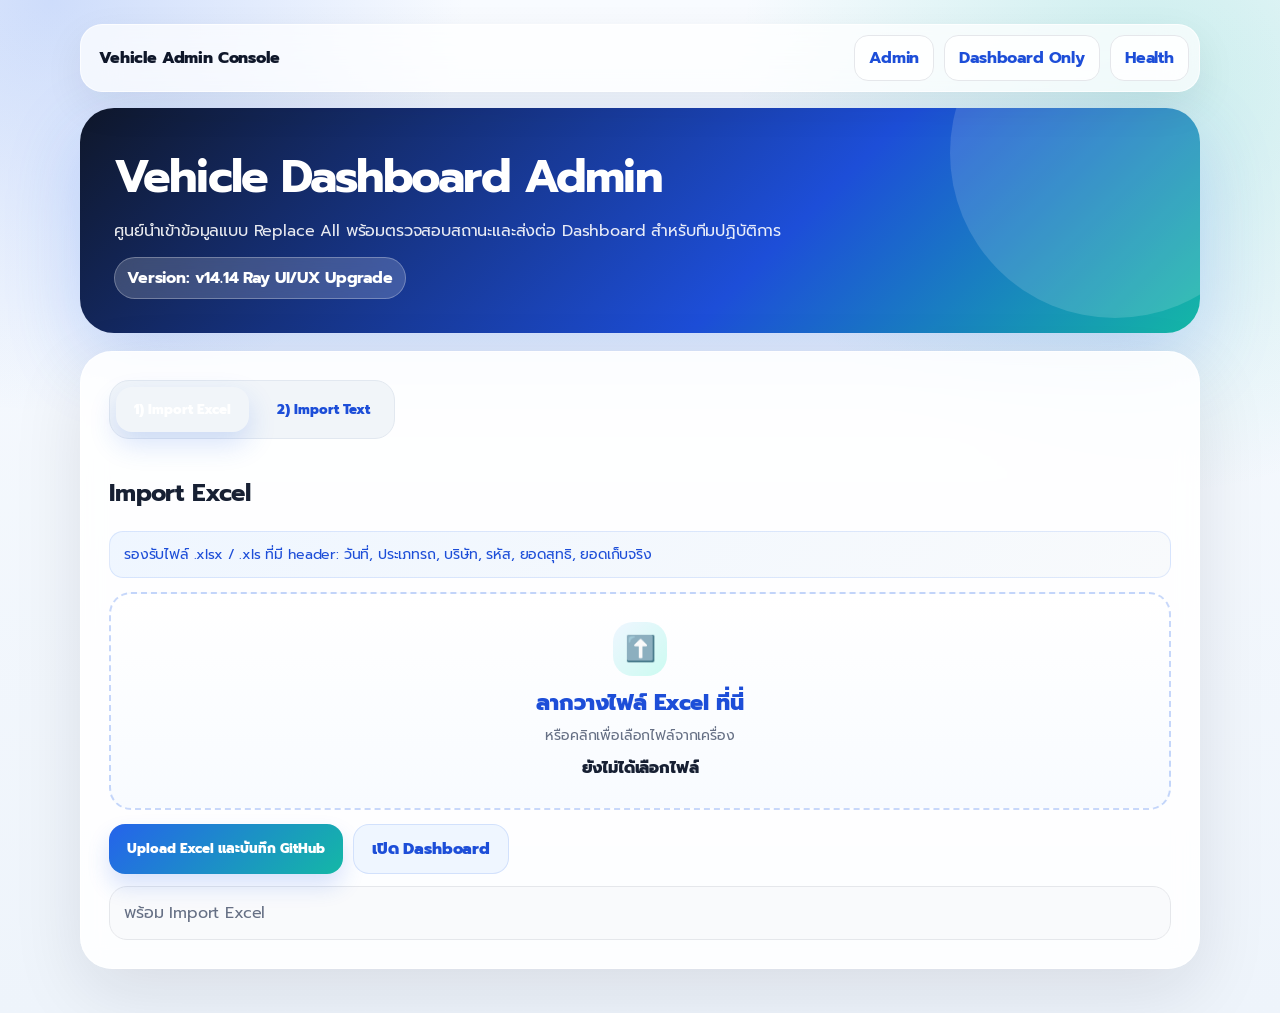
==== admin.html @ 70057c76 "vehicle-dashboard-v14-14-ray-uiux-upgrade-ready" ====
<!DOCTYPE html><html lang="th"><head><meta charset="UTF-8"><meta name="viewport" content="width=device-width, initial-scale=1.0"><title>Vehicle Dashboard Admin</title><link href="https://fonts.googleapis.com/css2?family=Prompt:wght@300;400;500;600;700;800&display=swap" rel="stylesheet"><style>:root{--bg:#f5f7fb;--card:#fff;--text:#172033;--muted:#667085;--blue:#2563eb;--cyan:#14b8a6;--line:#e5e7eb;--shadow:0 16px 40px rgba(15,23,42,.08)}*{box-sizing:border-box}body{margin:0;font-family:Prompt,sans-serif;background:radial-gradient(circle at top left,#dbeafe 0,transparent 28%),var(--bg);color:var(--text)}.wrap{width:min(980px,94vw);margin:auto;padding:32px 0}.hero{background:linear-gradient(135deg,#0f172a,#1d4ed8 62%,#14b8a6);color:#fff;border-radius:28px;padding:28px;margin-bottom:18px;box-shadow:var(--shadow)}.hero h1{margin:0 0 8px;font-size:34px}.hero p{margin:0;opacity:.9}.version{display:inline-flex;margin-top:14px;padding:8px 12px;border-radius:999px;background:rgba(255,255,255,.16);font-weight:700}.nav{display:flex;gap:10px;margin-bottom:16px}.nav a{padding:10px 14px;border-radius:14px;background:#fff;color:#1d4ed8;text-decoration:none;font-weight:700;border:1px solid var(--line)}.card{background:rgba(255,255,255,.94);backdrop-filter:blur(12px);border-radius:28px;padding:26px;box-shadow:var(--shadow);border:1px solid rgba(229,231,235,.9)}.tabs{display:flex;gap:10px;margin:0 0 16px}.tab-btn{border:1px solid var(--line);background:#fff;color:#1d4ed8;border-radius:16px;padding:12px 18px;font-family:Prompt,sans-serif;font-weight:800;cursor:pointer}.tab-btn.active{background:linear-gradient(135deg,var(--blue),var(--cyan));color:#fff;border-color:transparent;box-shadow:0 12px 22px rgba(37,99,235,.18)}.tab-panel{display:none}.tab-panel.active{display:block}.hint{padding:12px 14px;background:#eff6ff;color:#1d4ed8;border-radius:14px;margin:12px 0;font-size:14px}.danger{background:#fff7ed;color:#9a3412}.dropzone{border:2px dashed #bfdbfe;background:#f8fbff;border-radius:22px;padding:28px;text-align:center;transition:.18s;cursor:pointer;margin:14px 0}.dropzone:hover,.dropzone.dragover{border-color:#2563eb;background:#eff6ff;transform:translateY(-1px)}.drop-title{font-size:20px;font-weight:800;color:#1d4ed8}.drop-sub{color:#667085;margin-top:6px;font-size:14px}.file-name{margin-top:10px;color:#172033;font-weight:800}input[type=file]{display:none}textarea{width:100%;height:360px;border:1px solid var(--line);border-radius:18px;padding:14px;font-family:Prompt,sans-serif;font-size:14px;line-height:1.65;box-shadow:inset 0 1px 2px rgba(15,23,42,.04)}.row{display:flex;flex-wrap:wrap;gap:10px;margin-top:14px}.btn{border:0;border-radius:14px;padding:12px 18px;font-family:Prompt,sans-serif;font-weight:800;cursor:pointer;color:#fff;background:linear-gradient(135deg,var(--blue),var(--cyan));box-shadow:0 12px 22px rgba(37,99,235,.18);transition:.2s}.btn:hover{transform:translateY(-1px)}.btn:disabled{opacity:.65;cursor:not-allowed;transform:none}.btn2{background:#eff6ff;color:#1d4ed8;box-shadow:none;text-decoration:none}.status{margin-top:12px;color:var(--muted);white-space:pre-wrap;background:#f8fafc;border:1px solid var(--line);padding:14px;border-radius:14px}.status.loading{color:#1d4ed8;font-weight:700}.status.loading:before{content:"";display:inline-block;width:16px;height:16px;margin-right:8px;border-radius:999px;border:3px solid #dbeafe;border-top-color:#2563eb;vertical-align:-3px;animation:spin .8s linear infinite}@keyframes spin{to{transform:rotate(360deg)}}@media(max-width:680px){.tabs{display:grid}.hero h1{font-size:28px}.dropzone{padding:22px 14px}}

.compact-range-toolbar .date-filter-card,.compact-range-toolbar .date-input-wrap{display:none!important}


/* v14.14 Ray Admin UI/UX Upgrade */
:root{--radius:26px;--ray-shadow:0 24px 70px rgba(15,23,42,.10)}
body{background:radial-gradient(circle at 4% 0%,rgba(37,99,235,.20),transparent 26%),radial-gradient(circle at 90% 8%,rgba(20,184,166,.20),transparent 28%),linear-gradient(180deg,#f8fbff,#eef4fb)!important;letter-spacing:-.01em}.wrap{width:min(1120px,94vw)!important;padding:24px 0 44px!important}.nav{position:sticky;top:12px;z-index:5;align-items:center;justify-content:flex-end;padding:10px;border:1px solid rgba(255,255,255,.72);border-radius:22px;background:rgba(255,255,255,.72);backdrop-filter:blur(18px);box-shadow:0 14px 40px rgba(15,23,42,.07)}.nav:before{content:"Vehicle Admin Console";margin-right:auto;font-weight:800;color:#0f172a;padding-left:8px}.nav a{border-radius:14px!important;background:rgba(255,255,255,.82)!important;transition:.18s}.nav a:hover{transform:translateY(-1px);box-shadow:0 10px 24px rgba(37,99,235,.12)}.hero{position:relative;overflow:hidden;border-radius:34px!important;padding:34px!important;box-shadow:0 26px 75px rgba(37,99,235,.22)!important}.hero:after{content:"";position:absolute;right:-80px;top:-120px;width:330px;height:330px;border-radius:999px;background:rgba(255,255,255,.14)}.hero>*{position:relative;z-index:1}.hero h1{font-size:clamp(30px,4vw,46px)!important;letter-spacing:-.04em}.version{background:rgba(255,255,255,.18)!important;border:1px solid rgba(255,255,255,.28);backdrop-filter:blur(10px)}.card{border-radius:32px!important;padding:28px!important;background:rgba(255,255,255,.88)!important;border:1px solid rgba(255,255,255,.72)!important;box-shadow:var(--ray-shadow)!important}.tabs{background:#f1f5f9;border:1px solid #e2e8f0;padding:6px;border-radius:20px;display:inline-flex!important}.tab-btn{border-radius:16px!important;border:0!important;background:transparent!important}.tab-btn.active{box-shadow:0 12px 28px rgba(37,99,235,.18)!important}.hint{border:1px solid rgba(37,99,235,.12);background:linear-gradient(135deg,#eff6ff,#f8fafc)!important}.hint.danger{border-color:rgba(249,115,22,.18);background:linear-gradient(135deg,#fff7ed,#fff)!important}.dropzone{background:linear-gradient(180deg,#ffffff,#f8fbff)!important;border:2px dashed rgba(37,99,235,.25)!important;box-shadow:inset 0 1px 0 rgba(255,255,255,.8)}.dropzone:before{content:"⬆️";display:grid;place-items:center;width:54px;height:54px;margin:0 auto 10px;border-radius:20px;background:linear-gradient(135deg,#eff6ff,#ccfbf1);font-size:25px}.drop-title{font-size:22px!important}.btn{border-radius:16px!important}.btn2{border:1px solid rgba(37,99,235,.14)!important}.status{border-radius:18px!important;background:rgba(248,250,252,.86)!important}textarea{min-height:360px;border-radius:22px!important;background:linear-gradient(180deg,#fff,#f8fafc)}@media(max-width:760px){.wrap{width:100%!important;padding:12px!important}.nav{position:relative;top:0;display:grid;grid-template-columns:1fr;align-items:stretch}.nav:before{padding:4px 8px}.nav a{text-align:center}.hero{border-radius:24px!important;padding:24px 20px!important}.card{border-radius:24px!important;padding:18px!important}.tabs{display:grid!important;width:100%}.row{display:grid}.row .btn,.row a{width:100%;text-align:center}.dropzone{padding:22px 14px!important}textarea{height:300px}}

</style></head><body><div class="wrap"><div class="nav"><a href="/admin">Admin</a><a href="/dashboard" target="_blank">Dashboard Only</a><a href="/api/health" target="_blank">Health</a></div><div class="hero"><h1>Vehicle Dashboard Admin</h1><p>ศูนย์นำเข้าข้อมูลแบบ Replace All พร้อมตรวจสอบสถานะและส่งต่อ Dashboard สำหรับทีมปฏิบัติการ</p><div class="version">Version: v14.14 Ray UI/UX Upgrade</div></div><div class="card"><div class="tabs"><button class="tab-btn active" data-tab="excelPanel" type="button">1) Import Excel</button><button class="tab-btn" data-tab="textPanel" type="button">2) Import Text</button></div><section class="tab-panel active" id="excelPanel"><h2>Import Excel</h2><div class="hint">รองรับไฟล์ .xlsx / .xls ที่มี header: วันที่, ประเภทรถ, บริษัท, รหัส, ยอดสุทธิ, ยอดเก็บจริง</div><input type="file" id="excelFile" accept=".xlsx,.xls"><div class="dropzone" id="excelDrop"><div class="drop-title">ลากวางไฟล์ Excel ที่นี่</div><div class="drop-sub">หรือคลิกเพื่อเลือกไฟล์จากเครื่อง</div><div class="file-name" id="excelName">ยังไม่ได้เลือกไฟล์</div></div><div class="row"><button class="btn" id="excelBtn" type="button">Upload Excel และบันทึก GitHub</button><a class="btn btn2" href="/dashboard" target="_blank">เปิด Dashboard</a></div><div class="status" id="excelStatus">พร้อม Import Excel</div></section><section class="tab-panel" id="textPanel"><h2>Import Text</h2><div class="hint danger">Text Import ใช้ flow เดิมจาก v6.2 และไม่ต้องกรอก Admin Token</div><input type="file" id="textFile" accept=".txt,text/plain"><div class="dropzone" id="textDrop"><div class="drop-title">ลากวางไฟล์ Text ที่นี่</div><div class="drop-sub">หรือคลิกเพื่อเลือกไฟล์ .txt จากเครื่อง / หรือวางข้อความด้านล่าง</div><div class="file-name" id="textName">ยังไม่ได้เลือกไฟล์</div></div><textarea id="raw_text" placeholder="วางข้อมูลรายสัปดาห์หลายชุดต่อกันได้ตรงนี้..."></textarea><div class="row"><button class="btn" id="textBtn" type="button">Import Text และบันทึก GitHub</button><a class="btn btn2" href="/dashboard" target="_blank">เปิด Dashboard</a></div><div class="status" id="textStatus">พร้อม Import Text</div></section></div></div><script>
const $ = (id) => document.getElementById(id);
const excelFile = $('excelFile');
const textFile = $('textFile');
const rawText = $('raw_text');
const excelStatus = $('excelStatus');
const textStatus = $('textStatus');
const pretty = (d) => JSON.stringify(d, null, 2);

function setStatus(el, message, loading=false){
  el.classList.toggle('loading', loading);
  el.textContent = message;
}

document.querySelectorAll('.tab-btn').forEach((btn) => {
  btn.addEventListener('click', () => {
    document.querySelectorAll('.tab-btn').forEach((b) => b.classList.remove('active'));
    document.querySelectorAll('.tab-panel').forEach((p) => p.classList.remove('active'));
    btn.classList.add('active');
    $(btn.dataset.tab).classList.add('active');
  });
});

function bindDrop(zoneId, input, after){
  const zone = $(zoneId);
  zone.addEventListener('click', () => input.click());
  ['dragenter','dragover'].forEach((ev) => zone.addEventListener(ev, (e) => {
    e.preventDefault();
    zone.classList.add('dragover');
  }));
  ['dragleave','drop'].forEach((ev) => zone.addEventListener(ev, (e) => {
    e.preventDefault();
    zone.classList.remove('dragover');
  }));
  zone.addEventListener('drop', (e) => {
    const f = e.dataTransfer.files && e.dataTransfer.files[0];
    if(!f) return;
    const dt = new DataTransfer();
    dt.items.add(f);
    input.files = dt.files;
    after(f);
  });
  input.addEventListener('change', () => {
    const f = input.files && input.files[0];
    if(f) after(f);
  });
}

bindDrop('excelDrop', excelFile, (f) => { $('excelName').textContent = f.name; });
bindDrop('textDrop', textFile, async (f) => {
  $('textName').textContent = f.name;
  rawText.value = await f.text();
});

$('excelBtn').addEventListener('click', async () => {
  const file = excelFile.files && excelFile.files[0];
  if(!file){ setStatus(excelStatus, 'กรุณาเลือกไฟล์ Excel ก่อน'); return; }
  const fd = new FormData();
  fd.append('file', file);
  $('excelBtn').disabled = true;
  setStatus(excelStatus, 'กำลังอัปโหลด Excel → /api/import/excel ...', true);
  try{
    const res = await fetch('/api/import/excel', { method:'POST', body: fd });
    const data = await res.json();
    if(!res.ok){ setStatus(excelStatus, data.detail || pretty(data)); return; }
    setStatus(excelStatus, 'Import Excel สำเร็จ\n' + pretty(data));
  }catch(err){
    setStatus(excelStatus, 'Import Excel ล้มเหลว: ' + err.message);
  }finally{
    $('excelBtn').disabled = false;
    excelStatus.classList.remove('loading');
  }
});

$('textBtn').addEventListener('click', async () => {
  const txt = rawText.value.trim();
  if(!txt){ setStatus(textStatus, 'กรุณาวางข้อความ หรือเลือกไฟล์ .txt ก่อน'); return; }
  const fd = new FormData();
  fd.append('raw_text', txt);
  $('textBtn').disabled = true;
  setStatus(textStatus, 'กำลัง Import Text → /api/import/text ...', true);
  try{
    const res = await fetch('/api/import/text', { method:'POST', body: fd });
    const data = await res.json();
    if(!res.ok){ setStatus(textStatus, data.detail || pretty(data)); return; }
    setStatus(textStatus, 'Import Text สำเร็จ\n' + pretty(data));
  }catch(err){
    setStatus(textStatus, 'Import Text ล้มเหลว: ' + err.message);
  }finally{
    $('textBtn').disabled = false;
    textStatus.classList.remove('loading');
  }
});
</script>
</script></body></html>
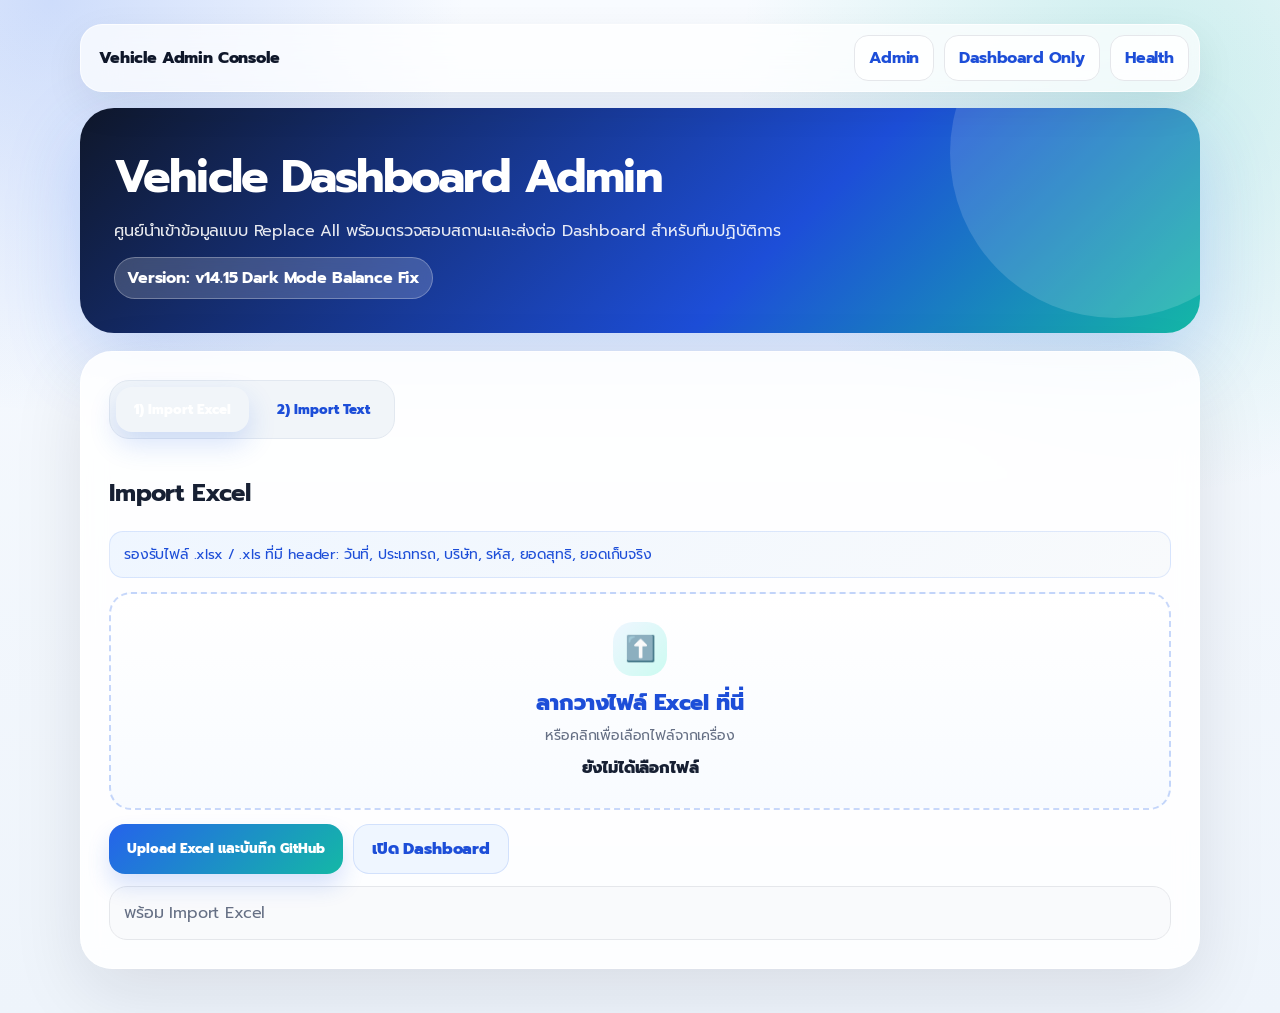
==== commit c7b5144d: "vehicle-dashboard-v14-15-dark-mode-balance" ====
--- a/admin.html
+++ b/admin.html
@@ -8,7 +8,7 @@
 :root{--radius:26px;--ray-shadow:0 24px 70px rgba(15,23,42,.10)}
 body{background:radial-gradient(circle at 4% 0%,rgba(37,99,235,.20),transparent 26%),radial-gradient(circle at 90% 8%,rgba(20,184,166,.20),transparent 28%),linear-gradient(180deg,#f8fbff,#eef4fb)!important;letter-spacing:-.01em}.wrap{width:min(1120px,94vw)!important;padding:24px 0 44px!important}.nav{position:sticky;top:12px;z-index:5;align-items:center;justify-content:flex-end;padding:10px;border:1px solid rgba(255,255,255,.72);border-radius:22px;background:rgba(255,255,255,.72);backdrop-filter:blur(18px);box-shadow:0 14px 40px rgba(15,23,42,.07)}.nav:before{content:"Vehicle Admin Console";margin-right:auto;font-weight:800;color:#0f172a;padding-left:8px}.nav a{border-radius:14px!important;background:rgba(255,255,255,.82)!important;transition:.18s}.nav a:hover{transform:translateY(-1px);box-shadow:0 10px 24px rgba(37,99,235,.12)}.hero{position:relative;overflow:hidden;border-radius:34px!important;padding:34px!important;box-shadow:0 26px 75px rgba(37,99,235,.22)!important}.hero:after{content:"";position:absolute;right:-80px;top:-120px;width:330px;height:330px;border-radius:999px;background:rgba(255,255,255,.14)}.hero>*{position:relative;z-index:1}.hero h1{font-size:clamp(30px,4vw,46px)!important;letter-spacing:-.04em}.version{background:rgba(255,255,255,.18)!important;border:1px solid rgba(255,255,255,.28);backdrop-filter:blur(10px)}.card{border-radius:32px!important;padding:28px!important;background:rgba(255,255,255,.88)!important;border:1px solid rgba(255,255,255,.72)!important;box-shadow:var(--ray-shadow)!important}.tabs{background:#f1f5f9;border:1px solid #e2e8f0;padding:6px;border-radius:20px;display:inline-flex!important}.tab-btn{border-radius:16px!important;border:0!important;background:transparent!important}.tab-btn.active{box-shadow:0 12px 28px rgba(37,99,235,.18)!important}.hint{border:1px solid rgba(37,99,235,.12);background:linear-gradient(135deg,#eff6ff,#f8fafc)!important}.hint.danger{border-color:rgba(249,115,22,.18);background:linear-gradient(135deg,#fff7ed,#fff)!important}.dropzone{background:linear-gradient(180deg,#ffffff,#f8fbff)!important;border:2px dashed rgba(37,99,235,.25)!important;box-shadow:inset 0 1px 0 rgba(255,255,255,.8)}.dropzone:before{content:"⬆️";display:grid;place-items:center;width:54px;height:54px;margin:0 auto 10px;border-radius:20px;background:linear-gradient(135deg,#eff6ff,#ccfbf1);font-size:25px}.drop-title{font-size:22px!important}.btn{border-radius:16px!important}.btn2{border:1px solid rgba(37,99,235,.14)!important}.status{border-radius:18px!important;background:rgba(248,250,252,.86)!important}textarea{min-height:360px;border-radius:22px!important;background:linear-gradient(180deg,#fff,#f8fafc)}@media(max-width:760px){.wrap{width:100%!important;padding:12px!important}.nav{position:relative;top:0;display:grid;grid-template-columns:1fr;align-items:stretch}.nav:before{padding:4px 8px}.nav a{text-align:center}.hero{border-radius:24px!important;padding:24px 20px!important}.card{border-radius:24px!important;padding:18px!important}.tabs{display:grid!important;width:100%}.row{display:grid}.row .btn,.row a{width:100%;text-align:center}.dropzone{padding:22px 14px!important}textarea{height:300px}}
 
-</style></head><body><div class="wrap"><div class="nav"><a href="/admin">Admin</a><a href="/dashboard" target="_blank">Dashboard Only</a><a href="/api/health" target="_blank">Health</a></div><div class="hero"><h1>Vehicle Dashboard Admin</h1><p>ศูนย์นำเข้าข้อมูลแบบ Replace All พร้อมตรวจสอบสถานะและส่งต่อ Dashboard สำหรับทีมปฏิบัติการ</p><div class="version">Version: v14.14 Ray UI/UX Upgrade</div></div><div class="card"><div class="tabs"><button class="tab-btn active" data-tab="excelPanel" type="button">1) Import Excel</button><button class="tab-btn" data-tab="textPanel" type="button">2) Import Text</button></div><section class="tab-panel active" id="excelPanel"><h2>Import Excel</h2><div class="hint">รองรับไฟล์ .xlsx / .xls ที่มี header: วันที่, ประเภทรถ, บริษัท, รหัส, ยอดสุทธิ, ยอดเก็บจริง</div><input type="file" id="excelFile" accept=".xlsx,.xls"><div class="dropzone" id="excelDrop"><div class="drop-title">ลากวางไฟล์ Excel ที่นี่</div><div class="drop-sub">หรือคลิกเพื่อเลือกไฟล์จากเครื่อง</div><div class="file-name" id="excelName">ยังไม่ได้เลือกไฟล์</div></div><div class="row"><button class="btn" id="excelBtn" type="button">Upload Excel และบันทึก GitHub</button><a class="btn btn2" href="/dashboard" target="_blank">เปิด Dashboard</a></div><div class="status" id="excelStatus">พร้อม Import Excel</div></section><section class="tab-panel" id="textPanel"><h2>Import Text</h2><div class="hint danger">Text Import ใช้ flow เดิมจาก v6.2 และไม่ต้องกรอก Admin Token</div><input type="file" id="textFile" accept=".txt,text/plain"><div class="dropzone" id="textDrop"><div class="drop-title">ลากวางไฟล์ Text ที่นี่</div><div class="drop-sub">หรือคลิกเพื่อเลือกไฟล์ .txt จากเครื่อง / หรือวางข้อความด้านล่าง</div><div class="file-name" id="textName">ยังไม่ได้เลือกไฟล์</div></div><textarea id="raw_text" placeholder="วางข้อมูลรายสัปดาห์หลายชุดต่อกันได้ตรงนี้..."></textarea><div class="row"><button class="btn" id="textBtn" type="button">Import Text และบันทึก GitHub</button><a class="btn btn2" href="/dashboard" target="_blank">เปิด Dashboard</a></div><div class="status" id="textStatus">พร้อม Import Text</div></section></div></div><script>
+</style></head><body><div class="wrap"><div class="nav"><a href="/admin">Admin</a><a href="/dashboard" target="_blank">Dashboard Only</a><a href="/api/health" target="_blank">Health</a></div><div class="hero"><h1>Vehicle Dashboard Admin</h1><p>ศูนย์นำเข้าข้อมูลแบบ Replace All พร้อมตรวจสอบสถานะและส่งต่อ Dashboard สำหรับทีมปฏิบัติการ</p><div class="version">Version: v14.15 Dark Mode Balance Fix</div></div><div class="card"><div class="tabs"><button class="tab-btn active" data-tab="excelPanel" type="button">1) Import Excel</button><button class="tab-btn" data-tab="textPanel" type="button">2) Import Text</button></div><section class="tab-panel active" id="excelPanel"><h2>Import Excel</h2><div class="hint">รองรับไฟล์ .xlsx / .xls ที่มี header: วันที่, ประเภทรถ, บริษัท, รหัส, ยอดสุทธิ, ยอดเก็บจริง</div><input type="file" id="excelFile" accept=".xlsx,.xls"><div class="dropzone" id="excelDrop"><div class="drop-title">ลากวางไฟล์ Excel ที่นี่</div><div class="drop-sub">หรือคลิกเพื่อเลือกไฟล์จากเครื่อง</div><div class="file-name" id="excelName">ยังไม่ได้เลือกไฟล์</div></div><div class="row"><button class="btn" id="excelBtn" type="button">Upload Excel และบันทึก GitHub</button><a class="btn btn2" href="/dashboard" target="_blank">เปิด Dashboard</a></div><div class="status" id="excelStatus">พร้อม Import Excel</div></section><section class="tab-panel" id="textPanel"><h2>Import Text</h2><div class="hint danger">Text Import ใช้ flow เดิมจาก v6.2 และไม่ต้องกรอก Admin Token</div><input type="file" id="textFile" accept=".txt,text/plain"><div class="dropzone" id="textDrop"><div class="drop-title">ลากวางไฟล์ Text ที่นี่</div><div class="drop-sub">หรือคลิกเพื่อเลือกไฟล์ .txt จากเครื่อง / หรือวางข้อความด้านล่าง</div><div class="file-name" id="textName">ยังไม่ได้เลือกไฟล์</div></div><textarea id="raw_text" placeholder="วางข้อมูลรายสัปดาห์หลายชุดต่อกันได้ตรงนี้..."></textarea><div class="row"><button class="btn" id="textBtn" type="button">Import Text และบันทึก GitHub</button><a class="btn btn2" href="/dashboard" target="_blank">เปิด Dashboard</a></div><div class="status" id="textStatus">พร้อม Import Text</div></section></div></div><script>
 const $ = (id) => document.getElementById(id);
 const excelFile = $('excelFile');
 const textFile = $('textFile');
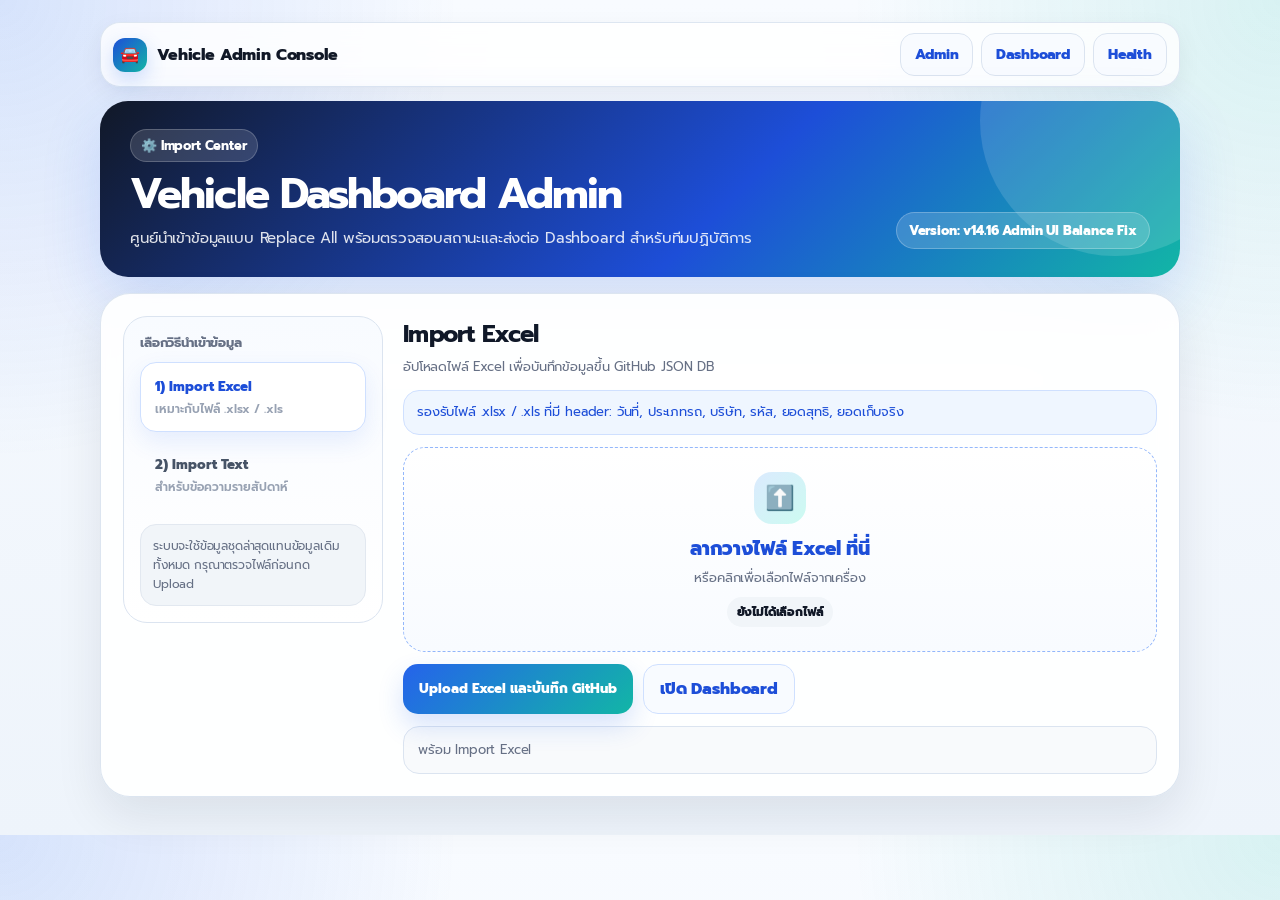
==== commit 127cbccc: "vehicle-dashboard-v14-16-admin-ui-balance-fix" ====
--- a/admin.html
+++ b/admin.html
@@ -1,14 +1,154 @@
-
-<!DOCTYPE html><html lang="th"><head><meta charset="UTF-8"><meta name="viewport" content="width=device-width, initial-scale=1.0"><title>Vehicle Dashboard Admin</title><link href="https://fonts.googleapis.com/css2?family=Prompt:wght@300;400;500;600;700;800&display=swap" rel="stylesheet"><style>:root{--bg:#f5f7fb;--card:#fff;--text:#172033;--muted:#667085;--blue:#2563eb;--cyan:#14b8a6;--line:#e5e7eb;--shadow:0 16px 40px rgba(15,23,42,.08)}*{box-sizing:border-box}body{margin:0;font-family:Prompt,sans-serif;background:radial-gradient(circle at top left,#dbeafe 0,transparent 28%),var(--bg);color:var(--text)}.wrap{width:min(980px,94vw);margin:auto;padding:32px 0}.hero{background:linear-gradient(135deg,#0f172a,#1d4ed8 62%,#14b8a6);color:#fff;border-radius:28px;padding:28px;margin-bottom:18px;box-shadow:var(--shadow)}.hero h1{margin:0 0 8px;font-size:34px}.hero p{margin:0;opacity:.9}.version{display:inline-flex;margin-top:14px;padding:8px 12px;border-radius:999px;background:rgba(255,255,255,.16);font-weight:700}.nav{display:flex;gap:10px;margin-bottom:16px}.nav a{padding:10px 14px;border-radius:14px;background:#fff;color:#1d4ed8;text-decoration:none;font-weight:700;border:1px solid var(--line)}.card{background:rgba(255,255,255,.94);backdrop-filter:blur(12px);border-radius:28px;padding:26px;box-shadow:var(--shadow);border:1px solid rgba(229,231,235,.9)}.tabs{display:flex;gap:10px;margin:0 0 16px}.tab-btn{border:1px solid var(--line);background:#fff;color:#1d4ed8;border-radius:16px;padding:12px 18px;font-family:Prompt,sans-serif;font-weight:800;cursor:pointer}.tab-btn.active{background:linear-gradient(135deg,var(--blue),var(--cyan));color:#fff;border-color:transparent;box-shadow:0 12px 22px rgba(37,99,235,.18)}.tab-panel{display:none}.tab-panel.active{display:block}.hint{padding:12px 14px;background:#eff6ff;color:#1d4ed8;border-radius:14px;margin:12px 0;font-size:14px}.danger{background:#fff7ed;color:#9a3412}.dropzone{border:2px dashed #bfdbfe;background:#f8fbff;border-radius:22px;padding:28px;text-align:center;transition:.18s;cursor:pointer;margin:14px 0}.dropzone:hover,.dropzone.dragover{border-color:#2563eb;background:#eff6ff;transform:translateY(-1px)}.drop-title{font-size:20px;font-weight:800;color:#1d4ed8}.drop-sub{color:#667085;margin-top:6px;font-size:14px}.file-name{margin-top:10px;color:#172033;font-weight:800}input[type=file]{display:none}textarea{width:100%;height:360px;border:1px solid var(--line);border-radius:18px;padding:14px;font-family:Prompt,sans-serif;font-size:14px;line-height:1.65;box-shadow:inset 0 1px 2px rgba(15,23,42,.04)}.row{display:flex;flex-wrap:wrap;gap:10px;margin-top:14px}.btn{border:0;border-radius:14px;padding:12px 18px;font-family:Prompt,sans-serif;font-weight:800;cursor:pointer;color:#fff;background:linear-gradient(135deg,var(--blue),var(--cyan));box-shadow:0 12px 22px rgba(37,99,235,.18);transition:.2s}.btn:hover{transform:translateY(-1px)}.btn:disabled{opacity:.65;cursor:not-allowed;transform:none}.btn2{background:#eff6ff;color:#1d4ed8;box-shadow:none;text-decoration:none}.status{margin-top:12px;color:var(--muted);white-space:pre-wrap;background:#f8fafc;border:1px solid var(--line);padding:14px;border-radius:14px}.status.loading{color:#1d4ed8;font-weight:700}.status.loading:before{content:"";display:inline-block;width:16px;height:16px;margin-right:8px;border-radius:999px;border:3px solid #dbeafe;border-top-color:#2563eb;vertical-align:-3px;animation:spin .8s linear infinite}@keyframes spin{to{transform:rotate(360deg)}}@media(max-width:680px){.tabs{display:grid}.hero h1{font-size:28px}.dropzone{padding:22px 14px}}
-
-.compact-range-toolbar .date-filter-card,.compact-range-toolbar .date-input-wrap{display:none!important}
-
-
-/* v14.14 Ray Admin UI/UX Upgrade */
-:root{--radius:26px;--ray-shadow:0 24px 70px rgba(15,23,42,.10)}
-body{background:radial-gradient(circle at 4% 0%,rgba(37,99,235,.20),transparent 26%),radial-gradient(circle at 90% 8%,rgba(20,184,166,.20),transparent 28%),linear-gradient(180deg,#f8fbff,#eef4fb)!important;letter-spacing:-.01em}.wrap{width:min(1120px,94vw)!important;padding:24px 0 44px!important}.nav{position:sticky;top:12px;z-index:5;align-items:center;justify-content:flex-end;padding:10px;border:1px solid rgba(255,255,255,.72);border-radius:22px;background:rgba(255,255,255,.72);backdrop-filter:blur(18px);box-shadow:0 14px 40px rgba(15,23,42,.07)}.nav:before{content:"Vehicle Admin Console";margin-right:auto;font-weight:800;color:#0f172a;padding-left:8px}.nav a{border-radius:14px!important;background:rgba(255,255,255,.82)!important;transition:.18s}.nav a:hover{transform:translateY(-1px);box-shadow:0 10px 24px rgba(37,99,235,.12)}.hero{position:relative;overflow:hidden;border-radius:34px!important;padding:34px!important;box-shadow:0 26px 75px rgba(37,99,235,.22)!important}.hero:after{content:"";position:absolute;right:-80px;top:-120px;width:330px;height:330px;border-radius:999px;background:rgba(255,255,255,.14)}.hero>*{position:relative;z-index:1}.hero h1{font-size:clamp(30px,4vw,46px)!important;letter-spacing:-.04em}.version{background:rgba(255,255,255,.18)!important;border:1px solid rgba(255,255,255,.28);backdrop-filter:blur(10px)}.card{border-radius:32px!important;padding:28px!important;background:rgba(255,255,255,.88)!important;border:1px solid rgba(255,255,255,.72)!important;box-shadow:var(--ray-shadow)!important}.tabs{background:#f1f5f9;border:1px solid #e2e8f0;padding:6px;border-radius:20px;display:inline-flex!important}.tab-btn{border-radius:16px!important;border:0!important;background:transparent!important}.tab-btn.active{box-shadow:0 12px 28px rgba(37,99,235,.18)!important}.hint{border:1px solid rgba(37,99,235,.12);background:linear-gradient(135deg,#eff6ff,#f8fafc)!important}.hint.danger{border-color:rgba(249,115,22,.18);background:linear-gradient(135deg,#fff7ed,#fff)!important}.dropzone{background:linear-gradient(180deg,#ffffff,#f8fbff)!important;border:2px dashed rgba(37,99,235,.25)!important;box-shadow:inset 0 1px 0 rgba(255,255,255,.8)}.dropzone:before{content:"⬆️";display:grid;place-items:center;width:54px;height:54px;margin:0 auto 10px;border-radius:20px;background:linear-gradient(135deg,#eff6ff,#ccfbf1);font-size:25px}.drop-title{font-size:22px!important}.btn{border-radius:16px!important}.btn2{border:1px solid rgba(37,99,235,.14)!important}.status{border-radius:18px!important;background:rgba(248,250,252,.86)!important}textarea{min-height:360px;border-radius:22px!important;background:linear-gradient(180deg,#fff,#f8fafc)}@media(max-width:760px){.wrap{width:100%!important;padding:12px!important}.nav{position:relative;top:0;display:grid;grid-template-columns:1fr;align-items:stretch}.nav:before{padding:4px 8px}.nav a{text-align:center}.hero{border-radius:24px!important;padding:24px 20px!important}.card{border-radius:24px!important;padding:18px!important}.tabs{display:grid!important;width:100%}.row{display:grid}.row .btn,.row a{width:100%;text-align:center}.dropzone{padding:22px 14px!important}textarea{height:300px}}
-
-</style></head><body><div class="wrap"><div class="nav"><a href="/admin">Admin</a><a href="/dashboard" target="_blank">Dashboard Only</a><a href="/api/health" target="_blank">Health</a></div><div class="hero"><h1>Vehicle Dashboard Admin</h1><p>ศูนย์นำเข้าข้อมูลแบบ Replace All พร้อมตรวจสอบสถานะและส่งต่อ Dashboard สำหรับทีมปฏิบัติการ</p><div class="version">Version: v14.15 Dark Mode Balance Fix</div></div><div class="card"><div class="tabs"><button class="tab-btn active" data-tab="excelPanel" type="button">1) Import Excel</button><button class="tab-btn" data-tab="textPanel" type="button">2) Import Text</button></div><section class="tab-panel active" id="excelPanel"><h2>Import Excel</h2><div class="hint">รองรับไฟล์ .xlsx / .xls ที่มี header: วันที่, ประเภทรถ, บริษัท, รหัส, ยอดสุทธิ, ยอดเก็บจริง</div><input type="file" id="excelFile" accept=".xlsx,.xls"><div class="dropzone" id="excelDrop"><div class="drop-title">ลากวางไฟล์ Excel ที่นี่</div><div class="drop-sub">หรือคลิกเพื่อเลือกไฟล์จากเครื่อง</div><div class="file-name" id="excelName">ยังไม่ได้เลือกไฟล์</div></div><div class="row"><button class="btn" id="excelBtn" type="button">Upload Excel และบันทึก GitHub</button><a class="btn btn2" href="/dashboard" target="_blank">เปิด Dashboard</a></div><div class="status" id="excelStatus">พร้อม Import Excel</div></section><section class="tab-panel" id="textPanel"><h2>Import Text</h2><div class="hint danger">Text Import ใช้ flow เดิมจาก v6.2 และไม่ต้องกรอก Admin Token</div><input type="file" id="textFile" accept=".txt,text/plain"><div class="dropzone" id="textDrop"><div class="drop-title">ลากวางไฟล์ Text ที่นี่</div><div class="drop-sub">หรือคลิกเพื่อเลือกไฟล์ .txt จากเครื่อง / หรือวางข้อความด้านล่าง</div><div class="file-name" id="textName">ยังไม่ได้เลือกไฟล์</div></div><textarea id="raw_text" placeholder="วางข้อมูลรายสัปดาห์หลายชุดต่อกันได้ตรงนี้..."></textarea><div class="row"><button class="btn" id="textBtn" type="button">Import Text และบันทึก GitHub</button><a class="btn btn2" href="/dashboard" target="_blank">เปิด Dashboard</a></div><div class="status" id="textStatus">พร้อม Import Text</div></section></div></div><script>
+<!DOCTYPE html>
+<html lang="th">
+<head>
+<meta charset="UTF-8">
+<meta name="viewport" content="width=device-width, initial-scale=1.0">
+<title>Vehicle Dashboard Admin</title>
+<link href="https://fonts.googleapis.com/css2?family=Prompt:wght@300;400;500;600;700;800&display=swap" rel="stylesheet">
+<style>
+:root{
+  --bg:#eef4fb;--surface:#ffffff;--surface-2:#f8fafc;--text:#101828;--muted:#667085;
+  --primary:#1d4ed8;--primary-2:#2563eb;--cyan:#12b6a6;--line:#dbe4f0;
+  --shadow:0 18px 48px rgba(15,23,42,.09);--soft-shadow:0 8px 24px rgba(15,23,42,.06);
+  --radius:24px;
+}
+*{box-sizing:border-box}
+body{
+  margin:0;font-family:Prompt,sans-serif;color:var(--text);letter-spacing:-.01em;
+  background:radial-gradient(circle at 0% 0%,rgba(37,99,235,.16),transparent 30%),
+             radial-gradient(circle at 100% 0%,rgba(20,184,166,.14),transparent 28%),
+             linear-gradient(180deg,#f8fbff 0%,var(--bg) 100%);
+}
+a{color:inherit}button,input,textarea{font-family:Prompt,sans-serif}
+.wrap{width:min(1080px,94vw);margin:0 auto;padding:22px 0 38px}
+.nav{
+  display:flex;align-items:center;gap:8px;margin-bottom:14px;padding:10px 12px;border-radius:20px;
+  background:rgba(255,255,255,.82);border:1px solid rgba(219,228,240,.92);box-shadow:var(--soft-shadow);backdrop-filter:blur(14px)
+}
+.nav-brand{margin-right:auto;display:flex;align-items:center;gap:10px;font-weight:800;color:#111827}
+.nav-brand .logo{width:34px;height:34px;border-radius:12px;display:grid;place-items:center;background:linear-gradient(135deg,#1d4ed8,#12b6a6);color:#fff;box-shadow:0 8px 20px rgba(37,99,235,.22)}
+.nav a{text-decoration:none;color:#1d4ed8;background:#f8fbff;border:1px solid var(--line);padding:10px 14px;border-radius:14px;font-weight:800;font-size:14px;transition:.18s}
+.nav a:hover{transform:translateY(-1px);background:#eff6ff}
+.hero{
+  position:relative;overflow:hidden;margin-bottom:16px;border-radius:28px;padding:28px 30px;
+  color:#fff;background:linear-gradient(135deg,#111827 0%,#1d4ed8 58%,#12b6a6 100%);box-shadow:0 22px 58px rgba(37,99,235,.18)
+}
+.hero:before{content:"";position:absolute;right:-70px;top:-115px;width:270px;height:270px;border-radius:999px;background:rgba(255,255,255,.13)}
+.hero-grid{position:relative;z-index:1;display:grid;grid-template-columns:minmax(0,1fr) auto;gap:16px;align-items:end}
+.eyebrow{display:inline-flex;gap:8px;align-items:center;margin-bottom:10px;padding:6px 10px;border-radius:999px;background:rgba(255,255,255,.14);border:1px solid rgba(255,255,255,.2);font-size:13px;font-weight:700}
+.hero h1{margin:0;font-size:clamp(30px,3.6vw,42px);line-height:1.08;letter-spacing:-.045em}
+.hero p{margin:10px 0 0;color:rgba(255,255,255,.86);font-size:15px;max-width:720px}
+.version{display:inline-flex;white-space:nowrap;align-items:center;padding:8px 12px;border-radius:999px;background:rgba(255,255,255,.16);border:1px solid rgba(255,255,255,.24);font-weight:800;font-size:13px}
+.card{
+  background:rgba(255,255,255,.92);border:1px solid rgba(219,228,240,.95);border-radius:30px;padding:22px;box-shadow:var(--shadow);backdrop-filter:blur(14px)
+}
+.admin-layout{display:grid;grid-template-columns:260px minmax(0,1fr);gap:20px;align-items:start}
+.side-panel{background:linear-gradient(180deg,#f8fbff,#fff);border:1px solid var(--line);border-radius:24px;padding:16px;position:sticky;top:86px}
+.side-title{font-size:13px;color:var(--muted);font-weight:700;margin-bottom:10px}
+.tabs{display:grid;gap:8px;margin:0}
+.tab-btn{width:100%;border:1px solid transparent;background:transparent;color:#475467;border-radius:16px;padding:13px 14px;text-align:left;font-weight:800;cursor:pointer;transition:.18s}
+.tab-btn span{display:block;font-size:12px;font-weight:600;color:#98a2b3;margin-top:3px}
+.tab-btn.active{background:#ffffff;color:#1d4ed8;border-color:#cfe0ff;box-shadow:0 10px 24px rgba(37,99,235,.10)}
+.side-note{margin-top:14px;padding:12px;border-radius:16px;background:#f1f5f9;color:#667085;font-size:12px;line-height:1.55;border:1px solid #e2e8f0}
+.workspace{min-width:0}
+.tab-panel{display:none}
+.tab-panel.active{display:block}
+.panel-head{display:flex;align-items:flex-start;justify-content:space-between;gap:12px;margin-bottom:14px}
+h2{margin:0;font-size:24px;letter-spacing:-.03em}
+.panel-sub{margin:5px 0 0;color:var(--muted);font-size:13px}
+.hint{padding:11px 13px;background:#eff6ff;color:#1d4ed8;border:1px solid #cfe0ff;border-radius:16px;margin:0 0 12px;font-size:13px;line-height:1.55}
+.hint.danger{background:#fff7ed;color:#9a3412;border-color:#fed7aa}
+.dropzone{
+  border:1.6px dashed #93b7fb;background:linear-gradient(180deg,#ffffff,#f8fbff);border-radius:22px;padding:24px;text-align:center;
+  transition:.18s;cursor:pointer;margin:12px 0;box-shadow:inset 0 1px 0 rgba(255,255,255,.8)
+}
+.dropzone:hover,.dropzone.dragover{border-color:#2563eb;background:#eff6ff;transform:translateY(-1px)}
+.drop-icon{width:52px;height:52px;border-radius:18px;margin:0 auto 10px;display:grid;place-items:center;background:linear-gradient(135deg,#dbeafe,#ccfbf1);font-size:24px}
+.drop-title{font-size:19px;font-weight:800;color:#1d4ed8}
+.drop-sub{color:#667085;margin-top:5px;font-size:13px}
+.file-name{display:inline-flex;margin-top:10px;padding:6px 10px;border-radius:999px;background:#f1f5f9;color:#111827;font-weight:800;font-size:12px}
+input[type=file]{display:none}
+textarea{width:100%;height:300px;border:1px solid var(--line);border-radius:20px;padding:14px;font-size:14px;line-height:1.65;background:#fff;color:#111827;box-shadow:inset 0 1px 2px rgba(15,23,42,.04);resize:vertical}
+.row{display:flex;flex-wrap:wrap;gap:10px;margin-top:12px}
+.btn{border:0;border-radius:15px;padding:12px 16px;font-weight:800;cursor:pointer;color:#fff;background:linear-gradient(135deg,#2563eb,#12b6a6);box-shadow:0 12px 26px rgba(37,99,235,.18);transition:.18s;text-decoration:none;display:inline-flex;align-items:center;justify-content:center;gap:8px}
+.btn:hover{transform:translateY(-1px)}.btn:disabled{opacity:.65;cursor:not-allowed;transform:none}
+.btn2{background:#f8fbff;color:#1d4ed8;border:1px solid #cfe0ff;box-shadow:none}
+.status{margin-top:12px;color:var(--muted);white-space:pre-wrap;background:#f8fafc;border:1px solid var(--line);padding:13px 14px;border-radius:16px;font-size:13px;min-height:48px}
+.status.loading{color:#1d4ed8;font-weight:800}
+.status.loading:before{content:"";display:inline-block;width:15px;height:15px;margin-right:8px;border-radius:999px;border:3px solid #dbeafe;border-top-color:#2563eb;vertical-align:-3px;animation:spin .8s linear infinite}
+@keyframes spin{to{transform:rotate(360deg)}}
+@media(max-width:860px){
+  .wrap{width:100%;padding:12px}
+  .nav{position:relative;display:grid;grid-template-columns:1fr 1fr 1fr;gap:8px}
+  .nav-brand{grid-column:1/-1}
+  .nav a{text-align:center}
+  .hero{padding:24px 20px;border-radius:24px}
+  .hero-grid{grid-template-columns:1fr}
+  .version{width:max-content}
+  .card{padding:16px;border-radius:24px}
+  .admin-layout{grid-template-columns:1fr}
+  .side-panel{position:relative;top:0;padding:10px;border-radius:20px}
+  .tabs{grid-template-columns:1fr 1fr}
+  .tab-btn{text-align:center;padding:11px 10px}
+  .tab-btn span,.side-note,.side-title{display:none}
+  .panel-head{display:block}
+  .dropzone{padding:22px 12px}
+  .row{display:grid}
+  .btn{width:100%}
+}
+@media(max-width:520px){.tabs{grid-template-columns:1fr}.hero h1{font-size:28px}}
+</style>
+</head>
+<body>
+<div class="wrap">
+  <nav class="nav">
+    <div class="nav-brand"><div class="logo">🚘</div><span>Vehicle Admin Console</span></div>
+    <a href="/admin">Admin</a><a href="/dashboard" target="_blank">Dashboard</a><a href="/api/health" target="_blank">Health</a>
+  </nav>
+  <section class="hero">
+    <div class="hero-grid">
+      <div>
+        <div class="eyebrow">⚙️ Import Center</div>
+        <h1>Vehicle Dashboard Admin</h1>
+        <p>ศูนย์นำเข้าข้อมูลแบบ Replace All พร้อมตรวจสอบสถานะและส่งต่อ Dashboard สำหรับทีมปฏิบัติการ</p>
+      </div>
+      <div class="version">Version: v14.16 Admin UI Balance Fix</div>
+    </div>
+  </section>
+  <main class="card">
+    <div class="admin-layout">
+      <aside class="side-panel">
+        <div class="side-title">เลือกวิธีนำเข้าข้อมูล</div>
+        <div class="tabs">
+          <button class="tab-btn active" data-tab="excelPanel" type="button">1) Import Excel<span>เหมาะกับไฟล์ .xlsx / .xls</span></button>
+          <button class="tab-btn" data-tab="textPanel" type="button">2) Import Text<span>สำหรับข้อความรายสัปดาห์</span></button>
+        </div>
+        <div class="side-note">ระบบจะใช้ข้อมูลชุดล่าสุดแทนข้อมูลเดิมทั้งหมด กรุณาตรวจไฟล์ก่อนกด Upload</div>
+      </aside>
+      <section class="workspace">
+        <section class="tab-panel active" id="excelPanel">
+          <div class="panel-head"><div><h2>Import Excel</h2><p class="panel-sub">อัปโหลดไฟล์ Excel เพื่อบันทึกข้อมูลขึ้น GitHub JSON DB</p></div></div>
+          <div class="hint">รองรับไฟล์ .xlsx / .xls ที่มี header: วันที่, ประเภทรถ, บริษัท, รหัส, ยอดสุทธิ, ยอดเก็บจริง</div>
+          <input type="file" id="excelFile" accept=".xlsx,.xls">
+          <div class="dropzone" id="excelDrop"><div class="drop-icon">⬆️</div><div class="drop-title">ลากวางไฟล์ Excel ที่นี่</div><div class="drop-sub">หรือคลิกเพื่อเลือกไฟล์จากเครื่อง</div><div class="file-name" id="excelName">ยังไม่ได้เลือกไฟล์</div></div>
+          <div class="row"><button class="btn" id="excelBtn" type="button">Upload Excel และบันทึก GitHub</button><a class="btn btn2" href="/dashboard" target="_blank">เปิด Dashboard</a></div>
+          <div class="status" id="excelStatus">พร้อม Import Excel</div>
+        </section>
+        <section class="tab-panel" id="textPanel">
+          <div class="panel-head"><div><h2>Import Text</h2><p class="panel-sub">นำเข้าข้อความรายสัปดาห์หรือไฟล์ .txt</p></div></div>
+          <div class="hint danger">Text Import ใช้ flow เดิมจาก v6.2 และไม่ต้องกรอก Admin Token</div>
+          <input type="file" id="textFile" accept=".txt,text/plain">
+          <div class="dropzone" id="textDrop"><div class="drop-icon">📄</div><div class="drop-title">ลากวางไฟล์ Text ที่นี่</div><div class="drop-sub">หรือคลิกเพื่อเลือกไฟล์ .txt จากเครื่อง / หรือวางข้อความด้านล่าง</div><div class="file-name" id="textName">ยังไม่ได้เลือกไฟล์</div></div>
+          <textarea id="raw_text" placeholder="วางข้อมูลรายสัปดาห์หลายชุดต่อกันได้ตรงนี้..."></textarea>
+          <div class="row"><button class="btn" id="textBtn" type="button">Import Text และบันทึก GitHub</button><a class="btn btn2" href="/dashboard" target="_blank">เปิด Dashboard</a></div>
+          <div class="status" id="textStatus">พร้อม Import Text</div>
+        </section>
+      </section>
+    </div>
+  </main>
+</div>
+<script>
+
 const $ = (id) => document.getElementById(id);
 const excelFile = $('excelFile');
 const textFile = $('textFile');
@@ -101,5 +241,8 @@
     textStatus.classList.remove('loading');
   }
 });
+
+
 </script>
-</script></body></html>
+</body>
+</html>
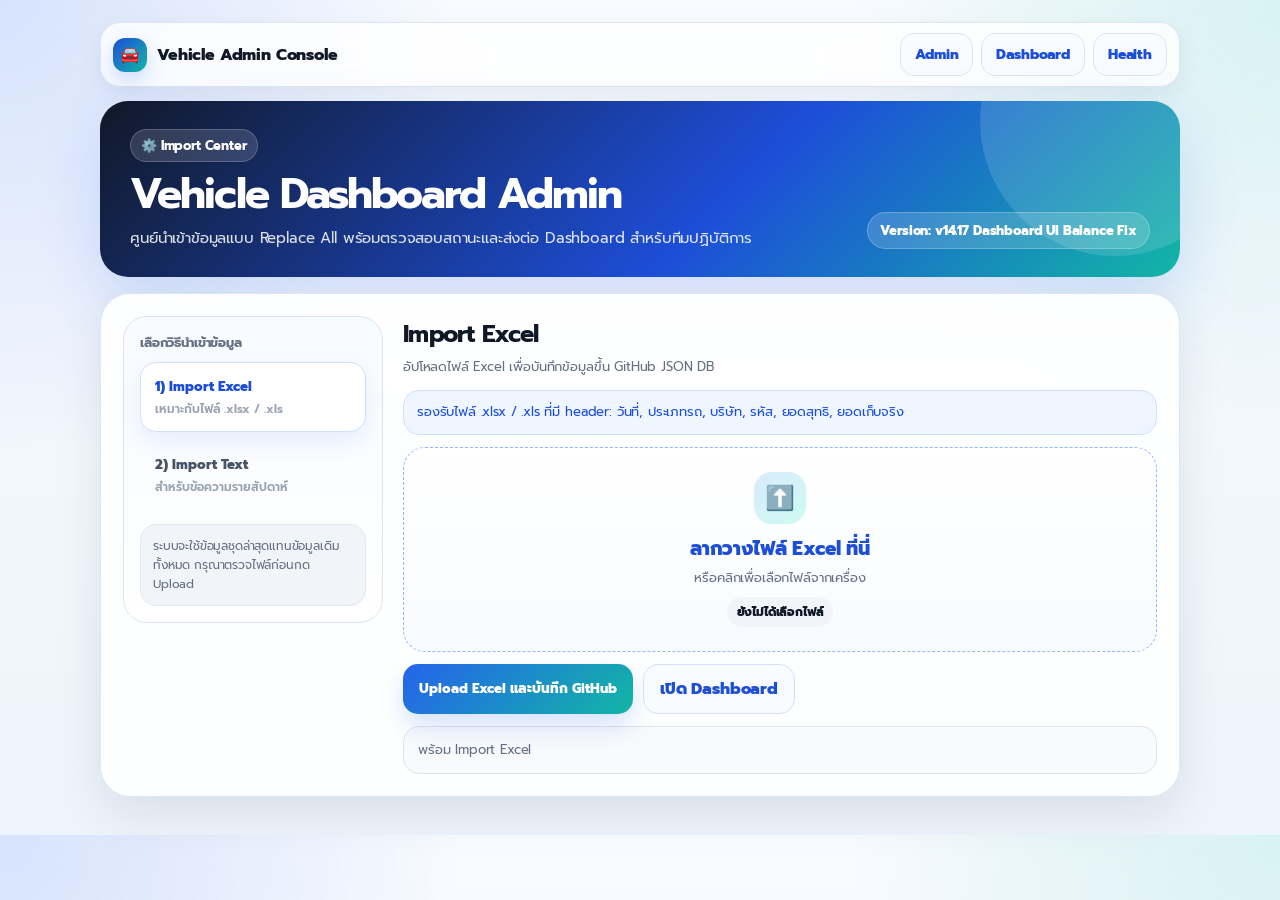
==== commit 9c901588: "vehicle-dashboard-v14-17-dashboard-ui-balance-fix" ====
--- a/admin.html
+++ b/admin.html
@@ -112,7 +112,7 @@
         <h1>Vehicle Dashboard Admin</h1>
         <p>ศูนย์นำเข้าข้อมูลแบบ Replace All พร้อมตรวจสอบสถานะและส่งต่อ Dashboard สำหรับทีมปฏิบัติการ</p>
       </div>
-      <div class="version">Version: v14.16 Admin UI Balance Fix</div>
+      <div class="version">Version: v14.17 Dashboard UI Balance Fix</div>
     </div>
   </section>
   <main class="card">
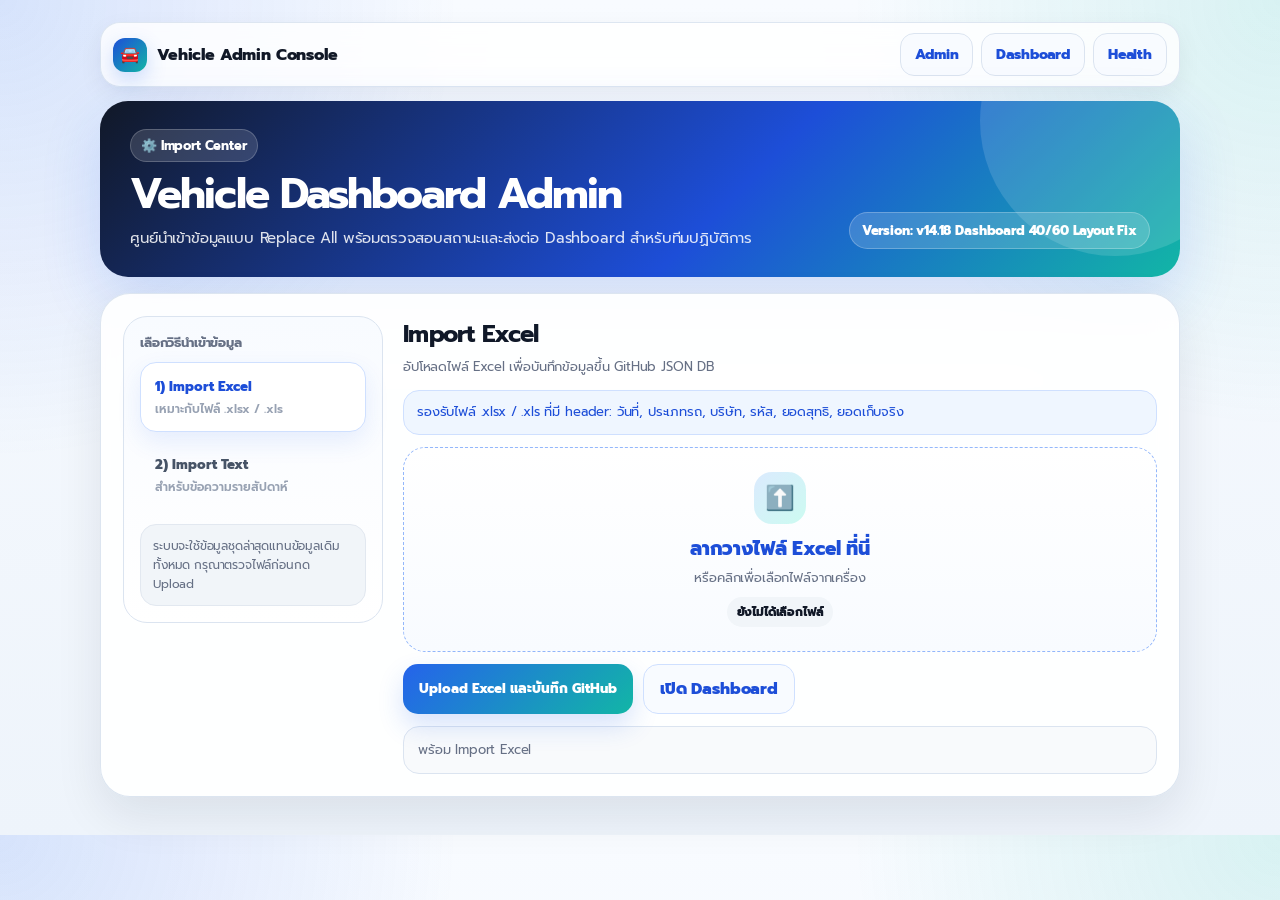
==== commit 0af7229a: "vehicle-dashboard-v14-18-dashboard-40-60-layout" ====
--- a/admin.html
+++ b/admin.html
@@ -112,7 +112,7 @@
         <h1>Vehicle Dashboard Admin</h1>
         <p>ศูนย์นำเข้าข้อมูลแบบ Replace All พร้อมตรวจสอบสถานะและส่งต่อ Dashboard สำหรับทีมปฏิบัติการ</p>
       </div>
-      <div class="version">Version: v14.17 Dashboard UI Balance Fix</div>
+      <div class="version">Version: v14.18 Dashboard 40/60 Layout Fix</div>
     </div>
   </section>
   <main class="card">
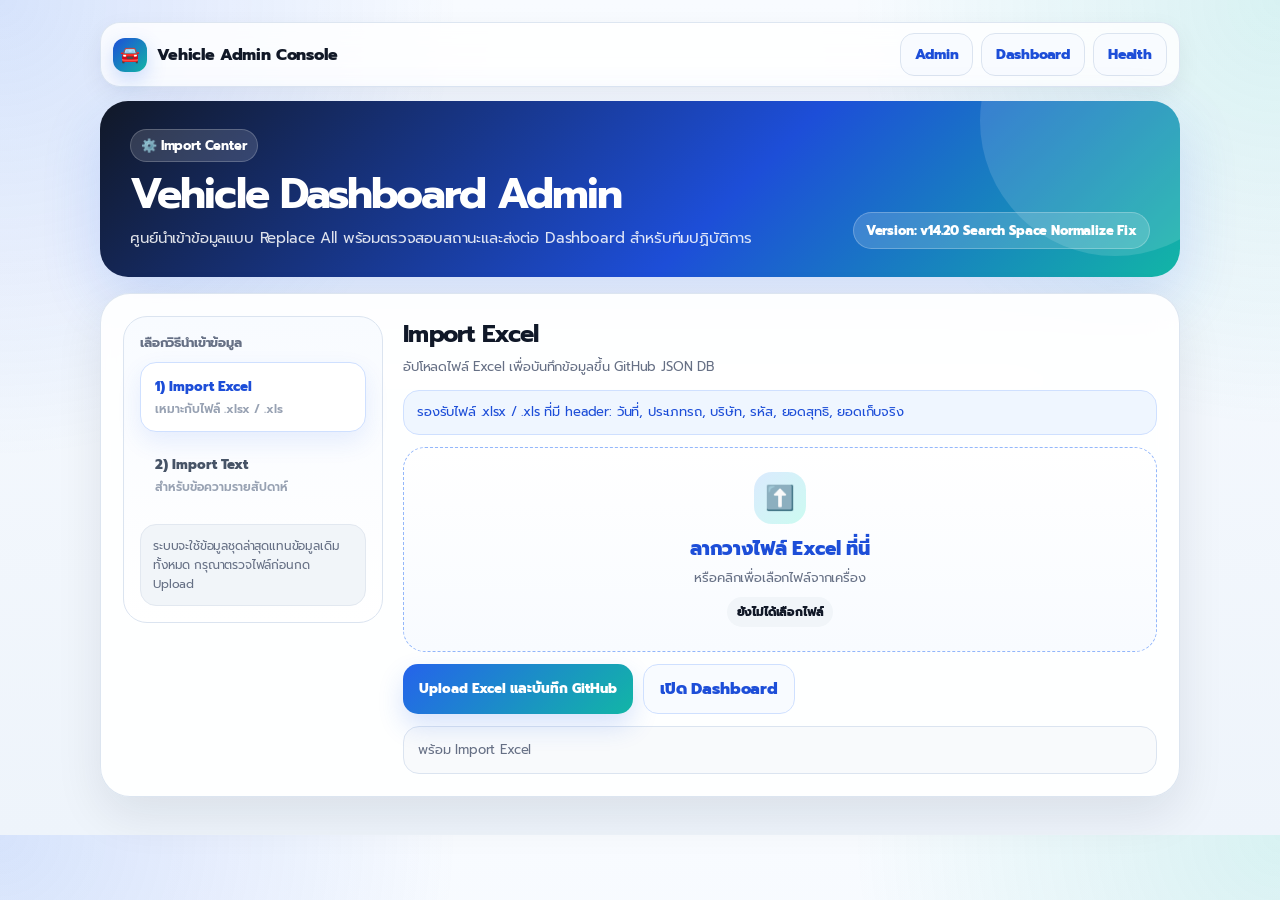
==== commit 5d51aa32: "vehicle-dashboard-v14-20-search-space-normalize" ====
--- a/admin.html
+++ b/admin.html
@@ -112,7 +112,7 @@
         <h1>Vehicle Dashboard Admin</h1>
         <p>ศูนย์นำเข้าข้อมูลแบบ Replace All พร้อมตรวจสอบสถานะและส่งต่อ Dashboard สำหรับทีมปฏิบัติการ</p>
       </div>
-      <div class="version">Version: v14.18 Dashboard 40/60 Layout Fix</div>
+      <div class="version">Version: v14.20 Search Space Normalize Fix</div>
     </div>
   </section>
   <main class="card">
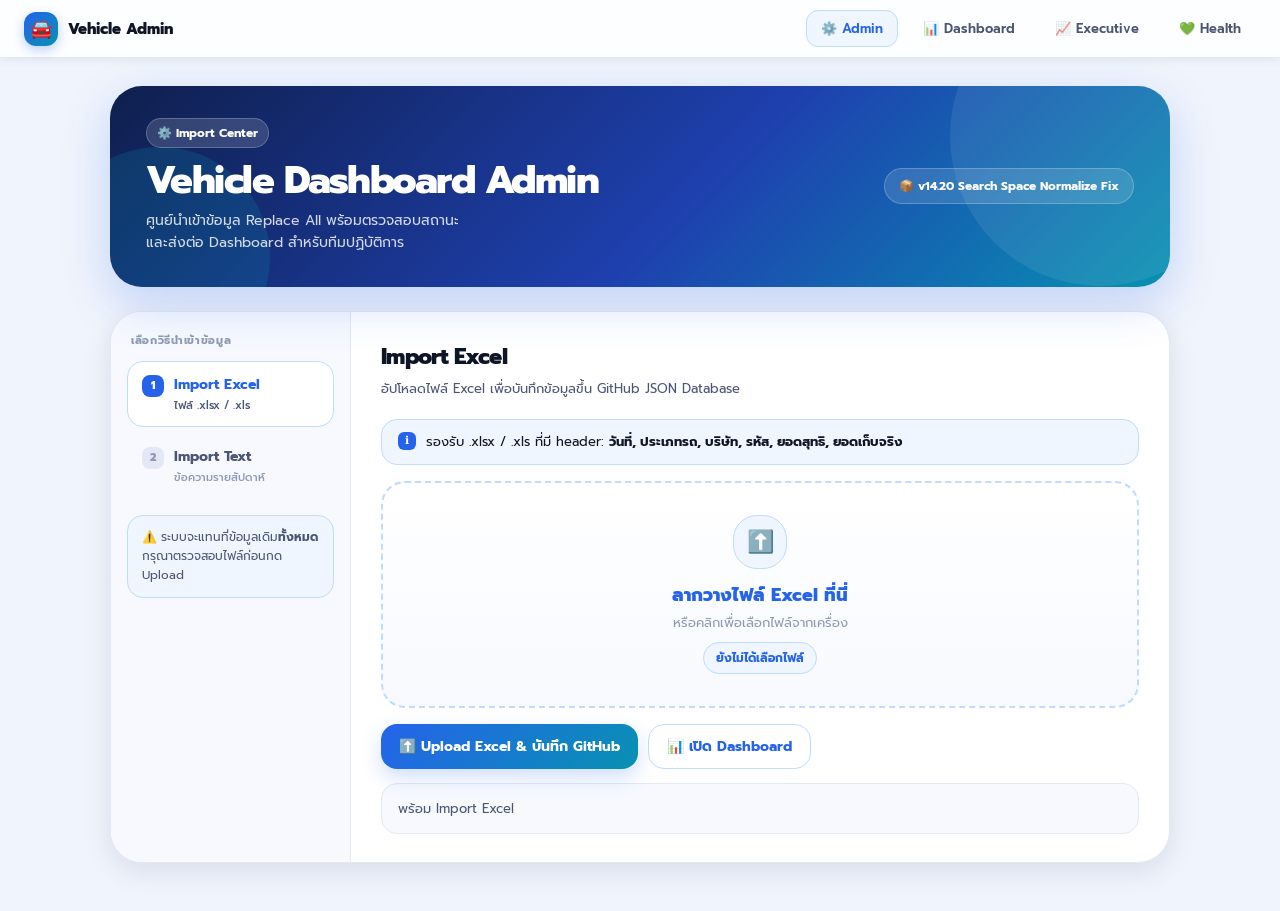
==== commit bf587195: "vehicle-dashboard-v14-20-redesign" ====
--- a/admin.html
+++ b/admin.html
@@ -3,246 +3,487 @@
 <head>
 <meta charset="UTF-8">
 <meta name="viewport" content="width=device-width, initial-scale=1.0">
-<title>Vehicle Dashboard Admin</title>
+<title>Vehicle Admin Console</title>
 <link href="https://fonts.googleapis.com/css2?family=Prompt:wght@300;400;500;600;700;800&display=swap" rel="stylesheet">
 <style>
 :root{
-  --bg:#eef4fb;--surface:#ffffff;--surface-2:#f8fafc;--text:#101828;--muted:#667085;
-  --primary:#1d4ed8;--primary-2:#2563eb;--cyan:#12b6a6;--line:#dbe4f0;
-  --shadow:0 18px 48px rgba(15,23,42,.09);--soft-shadow:0 8px 24px rgba(15,23,42,.06);
-  --radius:24px;
-}
-*{box-sizing:border-box}
+  --bg:#f0f4fc;
+  --surface:#ffffff;
+  --surface-alt:#f7f9fe;
+  --text:#0d1526;
+  --text-2:#4b5675;
+  --text-3:#8e9ab3;
+  --primary:#2563eb;
+  --primary-light:#eff6ff;
+  --primary-border:#bfdbfe;
+  --cyan:#0891b2;
+  --line:#e2e8f5;
+  --shadow-sm:0 2px 8px rgba(15,23,60,.07);
+  --shadow:0 8px 28px rgba(15,23,60,.10);
+  --shadow-lg:0 20px 60px rgba(15,23,60,.14);
+  --radius-sm:12px;
+  --radius:16px;
+  --radius-lg:24px;
+  --radius-xl:32px;
+}
+*{box-sizing:border-box;margin:0;padding:0}
 body{
-  margin:0;font-family:Prompt,sans-serif;color:var(--text);letter-spacing:-.01em;
-  background:radial-gradient(circle at 0% 0%,rgba(37,99,235,.16),transparent 30%),
-             radial-gradient(circle at 100% 0%,rgba(20,184,166,.14),transparent 28%),
-             linear-gradient(180deg,#f8fbff 0%,var(--bg) 100%);
-}
-a{color:inherit}button,input,textarea{font-family:Prompt,sans-serif}
-.wrap{width:min(1080px,94vw);margin:0 auto;padding:22px 0 38px}
-.nav{
-  display:flex;align-items:center;gap:8px;margin-bottom:14px;padding:10px 12px;border-radius:20px;
-  background:rgba(255,255,255,.82);border:1px solid rgba(219,228,240,.92);box-shadow:var(--soft-shadow);backdrop-filter:blur(14px)
-}
-.nav-brand{margin-right:auto;display:flex;align-items:center;gap:10px;font-weight:800;color:#111827}
-.nav-brand .logo{width:34px;height:34px;border-radius:12px;display:grid;place-items:center;background:linear-gradient(135deg,#1d4ed8,#12b6a6);color:#fff;box-shadow:0 8px 20px rgba(37,99,235,.22)}
-.nav a{text-decoration:none;color:#1d4ed8;background:#f8fbff;border:1px solid var(--line);padding:10px 14px;border-radius:14px;font-weight:800;font-size:14px;transition:.18s}
-.nav a:hover{transform:translateY(-1px);background:#eff6ff}
+  font-family:Prompt,sans-serif;
+  color:var(--text);
+  background:var(--bg);
+  min-height:100vh;
+}
+body.dark{
+  --bg:#080e1c;
+  --surface:#0f1629;
+  --surface-alt:#141e35;
+  --text:#eef2fc;
+  --text-2:#8fa3c8;
+  --text-3:#4a5d82;
+  --primary:#3b82f6;
+  --primary-light:rgba(59,130,246,.12);
+  --primary-border:rgba(59,130,246,.3);
+  --line:rgba(255,255,255,.07);
+  --shadow-sm:0 2px 8px rgba(0,0,0,.3);
+  --shadow:0 8px 28px rgba(0,0,0,.36);
+  --shadow-lg:0 20px 60px rgba(0,0,0,.48);
+}
+a{color:inherit;text-decoration:none}
+button,input,textarea{font-family:Prompt,sans-serif}
+
+/* ── Topbar ── */
+.topbar{
+  position:sticky;top:0;z-index:100;
+  display:flex;align-items:center;gap:10px;
+  padding:10px 24px;
+  background:rgba(255,255,255,.86);
+  backdrop-filter:blur(20px);
+  border-bottom:1px solid var(--line);
+  box-shadow:var(--shadow-sm);
+}
+body.dark .topbar{background:rgba(8,14,28,.88)}
+.brand{display:flex;align-items:center;gap:10px;font-weight:800;font-size:15px;margin-right:auto}
+.brand-icon{
+  width:34px;height:34px;border-radius:var(--radius-sm);
+  background:linear-gradient(135deg,#2563eb,#0891b2);
+  display:grid;place-items:center;font-size:18px;
+  box-shadow:0 4px 12px rgba(37,99,235,.3);
+}
+.nav-link{
+  display:flex;align-items:center;gap:6px;
+  padding:8px 14px;border-radius:var(--radius-sm);
+  font-weight:600;font-size:13px;
+  color:var(--text-2);
+  transition:all .15s ease;
+  border:1px solid transparent;
+}
+.nav-link:hover{background:var(--surface);border-color:var(--line);color:var(--primary)}
+.nav-link.active{background:var(--primary-light);border-color:var(--primary-border);color:var(--primary)}
+
+/* ── Page wrap ── */
+.page{width:min(1060px,96vw);margin:0 auto;padding:28px 0 48px}
+
+/* ── Hero ── */
 .hero{
-  position:relative;overflow:hidden;margin-bottom:16px;border-radius:28px;padding:28px 30px;
-  color:#fff;background:linear-gradient(135deg,#111827 0%,#1d4ed8 58%,#12b6a6 100%);box-shadow:0 22px 58px rgba(37,99,235,.18)
-}
-.hero:before{content:"";position:absolute;right:-70px;top:-115px;width:270px;height:270px;border-radius:999px;background:rgba(255,255,255,.13)}
-.hero-grid{position:relative;z-index:1;display:grid;grid-template-columns:minmax(0,1fr) auto;gap:16px;align-items:end}
-.eyebrow{display:inline-flex;gap:8px;align-items:center;margin-bottom:10px;padding:6px 10px;border-radius:999px;background:rgba(255,255,255,.14);border:1px solid rgba(255,255,255,.2);font-size:13px;font-weight:700}
-.hero h1{margin:0;font-size:clamp(30px,3.6vw,42px);line-height:1.08;letter-spacing:-.045em}
-.hero p{margin:10px 0 0;color:rgba(255,255,255,.86);font-size:15px;max-width:720px}
-.version{display:inline-flex;white-space:nowrap;align-items:center;padding:8px 12px;border-radius:999px;background:rgba(255,255,255,.16);border:1px solid rgba(255,255,255,.24);font-weight:800;font-size:13px}
-.card{
-  background:rgba(255,255,255,.92);border:1px solid rgba(219,228,240,.95);border-radius:30px;padding:22px;box-shadow:var(--shadow);backdrop-filter:blur(14px)
-}
-.admin-layout{display:grid;grid-template-columns:260px minmax(0,1fr);gap:20px;align-items:start}
-.side-panel{background:linear-gradient(180deg,#f8fbff,#fff);border:1px solid var(--line);border-radius:24px;padding:16px;position:sticky;top:86px}
-.side-title{font-size:13px;color:var(--muted);font-weight:700;margin-bottom:10px}
-.tabs{display:grid;gap:8px;margin:0}
-.tab-btn{width:100%;border:1px solid transparent;background:transparent;color:#475467;border-radius:16px;padding:13px 14px;text-align:left;font-weight:800;cursor:pointer;transition:.18s}
-.tab-btn span{display:block;font-size:12px;font-weight:600;color:#98a2b3;margin-top:3px}
-.tab-btn.active{background:#ffffff;color:#1d4ed8;border-color:#cfe0ff;box-shadow:0 10px 24px rgba(37,99,235,.10)}
-.side-note{margin-top:14px;padding:12px;border-radius:16px;background:#f1f5f9;color:#667085;font-size:12px;line-height:1.55;border:1px solid #e2e8f0}
-.workspace{min-width:0}
-.tab-panel{display:none}
-.tab-panel.active{display:block}
-.panel-head{display:flex;align-items:flex-start;justify-content:space-between;gap:12px;margin-bottom:14px}
-h2{margin:0;font-size:24px;letter-spacing:-.03em}
-.panel-sub{margin:5px 0 0;color:var(--muted);font-size:13px}
-.hint{padding:11px 13px;background:#eff6ff;color:#1d4ed8;border:1px solid #cfe0ff;border-radius:16px;margin:0 0 12px;font-size:13px;line-height:1.55}
-.hint.danger{background:#fff7ed;color:#9a3412;border-color:#fed7aa}
+  background:linear-gradient(135deg,#0f1f4d 0%,#1e40af 55%,#0891b2 100%);
+  border-radius:var(--radius-xl);
+  padding:32px 36px;
+  color:#fff;
+  margin-bottom:24px;
+  position:relative;
+  overflow:hidden;
+  box-shadow:0 16px 48px rgba(37,99,235,.24);
+}
+.hero::before{
+  content:"";position:absolute;
+  right:-80px;top:-100px;
+  width:300px;height:300px;
+  border-radius:999px;
+  background:rgba(255,255,255,.08);
+}
+.hero::after{
+  content:"";position:absolute;
+  left:-60px;bottom:-80px;
+  width:220px;height:220px;
+  border-radius:999px;
+  background:rgba(8,145,178,.2);
+}
+.hero-inner{position:relative;z-index:1;display:flex;align-items:center;justify-content:space-between;gap:20px;flex-wrap:wrap}
+.hero-tag{
+  display:inline-flex;align-items:center;gap:6px;
+  padding:5px 10px;border-radius:999px;
+  background:rgba(255,255,255,.15);border:1px solid rgba(255,255,255,.22);
+  font-size:12px;font-weight:700;margin-bottom:12px;
+}
+.hero h1{font-size:clamp(26px,3.2vw,38px);font-weight:800;letter-spacing:-.04em;line-height:1.1}
+.hero p{margin-top:8px;color:rgba(255,255,255,.82);font-size:14px;line-height:1.6}
+.version-badge{
+  display:inline-flex;align-items:center;gap:6px;white-space:nowrap;
+  padding:8px 14px;border-radius:999px;
+  background:rgba(255,255,255,.13);border:1px solid rgba(255,255,255,.22);
+  font-size:12px;font-weight:700;
+}
+
+/* ── Main card ── */
+.main-card{
+  background:var(--surface);
+  border:1px solid var(--line);
+  border-radius:var(--radius-xl);
+  box-shadow:var(--shadow);
+  overflow:hidden;
+}
+.card-layout{display:grid;grid-template-columns:240px 1fr}
+
+/* ── Sidebar ── */
+.sidebar{
+  background:var(--surface-alt);
+  border-right:1px solid var(--line);
+  padding:20px 16px;
+}
+.sidebar-label{font-size:11px;font-weight:700;color:var(--text-3);text-transform:uppercase;letter-spacing:.06em;margin-bottom:12px;padding:0 4px}
+.tab-list{display:flex;flex-direction:column;gap:6px;margin-bottom:16px}
+.tab-btn{
+  display:flex;align-items:flex-start;gap:10px;
+  width:100%;padding:12px 14px;
+  border:1px solid transparent;
+  border-radius:var(--radius);
+  background:transparent;
+  color:var(--text-2);
+  text-align:left;cursor:pointer;
+  transition:all .18s ease;
+}
+.tab-btn-num{
+  width:22px;height:22px;flex-shrink:0;margin-top:1px;
+  border-radius:8px;background:var(--line);
+  display:grid;place-items:center;
+  font-size:11px;font-weight:800;color:var(--text-3);
+  transition:all .18s;
+}
+.tab-btn-text{font-weight:700;font-size:14px}
+.tab-btn-sub{font-size:11px;color:var(--text-3);margin-top:2px;font-weight:500}
+.tab-btn:hover{background:var(--surface);border-color:var(--line)}
+.tab-btn.active{background:var(--surface);border-color:var(--primary-border);color:var(--primary)}
+.tab-btn.active .tab-btn-num{background:var(--primary);color:#fff}
+.tab-btn.active .tab-btn-sub{color:var(--text-2)}
+
+.info-box{
+  border-radius:var(--radius);
+  background:var(--primary-light);
+  border:1px solid var(--primary-border);
+  padding:12px 14px;
+  font-size:12px;line-height:1.6;color:var(--text-2);
+}
+body.dark .info-box{background:rgba(59,130,246,.08);border-color:rgba(59,130,246,.2)}
+
+/* ── Workspace ── */
+.workspace{padding:28px 30px;min-width:0}
+.panel{display:none}
+.panel.active{display:block}
+.panel-header{margin-bottom:20px}
+.panel-header h2{font-size:22px;font-weight:800;letter-spacing:-.03em}
+.panel-header p{margin-top:6px;color:var(--text-2);font-size:13px;line-height:1.55}
+.alert{
+  padding:12px 16px;
+  border-radius:var(--radius);
+  font-size:13px;line-height:1.55;
+  margin-bottom:16px;
+  display:flex;align-items:flex-start;gap:10px;
+}
+.alert-icon{flex-shrink:0;width:18px;height:18px;border-radius:6px;display:grid;place-items:center;font-size:11px}
+.alert.info{background:var(--primary-light);border:1px solid var(--primary-border);color:var(--text)}
+.alert.info .alert-icon{background:var(--primary);color:#fff}
+.alert.warn{background:#fff7ed;border:1px solid #fed7aa;color:#7c2d12}
+body.dark .alert.warn{background:rgba(249,115,22,.1);border-color:rgba(249,115,22,.25);color:#fdba74}
+.alert.warn .alert-icon{background:#f97316;color:#fff}
+
+/* ── Drop zone ── */
 .dropzone{
-  border:1.6px dashed #93b7fb;background:linear-gradient(180deg,#ffffff,#f8fbff);border-radius:22px;padding:24px;text-align:center;
-  transition:.18s;cursor:pointer;margin:12px 0;box-shadow:inset 0 1px 0 rgba(255,255,255,.8)
-}
-.dropzone:hover,.dropzone.dragover{border-color:#2563eb;background:#eff6ff;transform:translateY(-1px)}
-.drop-icon{width:52px;height:52px;border-radius:18px;margin:0 auto 10px;display:grid;place-items:center;background:linear-gradient(135deg,#dbeafe,#ccfbf1);font-size:24px}
-.drop-title{font-size:19px;font-weight:800;color:#1d4ed8}
-.drop-sub{color:#667085;margin-top:5px;font-size:13px}
-.file-name{display:inline-flex;margin-top:10px;padding:6px 10px;border-radius:999px;background:#f1f5f9;color:#111827;font-weight:800;font-size:12px}
+  border:2px dashed var(--primary-border);
+  background:linear-gradient(180deg,var(--surface),var(--surface-alt));
+  border-radius:var(--radius-lg);
+  padding:32px 24px;
+  text-align:center;
+  cursor:pointer;
+  transition:all .2s ease;
+  margin-bottom:16px;
+  position:relative;
+}
+.dropzone:hover,.dropzone.dragover{
+  border-color:var(--primary);
+  background:var(--primary-light);
+  transform:translateY(-1px);
+}
+.drop-icon-wrap{
+  width:54px;height:54px;
+  border-radius:var(--radius-lg);
+  background:var(--primary-light);
+  border:1px solid var(--primary-border);
+  display:grid;place-items:center;
+  font-size:22px;margin:0 auto 12px;
+}
+.drop-title{font-size:18px;font-weight:800;color:var(--primary)}
+.drop-sub{color:var(--text-3);font-size:13px;margin-top:4px}
+.file-pill{
+  display:inline-flex;align-items:center;gap:6px;
+  margin-top:10px;padding:6px 12px;
+  border-radius:999px;
+  background:var(--primary-light);border:1px solid var(--primary-border);
+  font-size:12px;font-weight:700;color:var(--primary);
+}
 input[type=file]{display:none}
-textarea{width:100%;height:300px;border:1px solid var(--line);border-radius:20px;padding:14px;font-size:14px;line-height:1.65;background:#fff;color:#111827;box-shadow:inset 0 1px 2px rgba(15,23,42,.04);resize:vertical}
-.row{display:flex;flex-wrap:wrap;gap:10px;margin-top:12px}
-.btn{border:0;border-radius:15px;padding:12px 16px;font-weight:800;cursor:pointer;color:#fff;background:linear-gradient(135deg,#2563eb,#12b6a6);box-shadow:0 12px 26px rgba(37,99,235,.18);transition:.18s;text-decoration:none;display:inline-flex;align-items:center;justify-content:center;gap:8px}
-.btn:hover{transform:translateY(-1px)}.btn:disabled{opacity:.65;cursor:not-allowed;transform:none}
-.btn2{background:#f8fbff;color:#1d4ed8;border:1px solid #cfe0ff;box-shadow:none}
-.status{margin-top:12px;color:var(--muted);white-space:pre-wrap;background:#f8fafc;border:1px solid var(--line);padding:13px 14px;border-radius:16px;font-size:13px;min-height:48px}
-.status.loading{color:#1d4ed8;font-weight:800}
-.status.loading:before{content:"";display:inline-block;width:15px;height:15px;margin-right:8px;border-radius:999px;border:3px solid #dbeafe;border-top-color:#2563eb;vertical-align:-3px;animation:spin .8s linear infinite}
+textarea{
+  width:100%;height:280px;
+  border:1px solid var(--line);border-radius:var(--radius);
+  padding:14px 16px;
+  font-size:14px;line-height:1.65;
+  background:var(--surface);color:var(--text);
+  resize:vertical;outline:none;
+  transition:border-color .15s;
+}
+textarea:focus{border-color:var(--primary);box-shadow:0 0 0 3px rgba(37,99,235,.08)}
+
+/* ── Buttons ── */
+.btn-row{display:flex;flex-wrap:wrap;gap:10px;margin-top:14px}
+.btn{
+  display:inline-flex;align-items:center;justify-content:center;gap:8px;
+  padding:11px 18px;border-radius:var(--radius);
+  font-size:14px;font-weight:700;cursor:pointer;border:0;
+  transition:all .18s ease;
+}
+.btn-primary{
+  background:linear-gradient(135deg,#2563eb,#0891b2);color:#fff;
+  box-shadow:0 8px 20px rgba(37,99,235,.22);
+}
+.btn-primary:hover{transform:translateY(-1px);box-shadow:0 12px 28px rgba(37,99,235,.3)}
+.btn-primary:disabled{opacity:.5;cursor:not-allowed;transform:none}
+.btn-ghost{
+  background:var(--surface);color:var(--primary);
+  border:1px solid var(--primary-border);
+}
+.btn-ghost:hover{background:var(--primary-light)}
+
+/* ── Status box ── */
+.status-box{
+  margin-top:14px;
+  padding:14px 16px;
+  border-radius:var(--radius);
+  background:var(--surface-alt);
+  border:1px solid var(--line);
+  font-size:13px;line-height:1.65;color:var(--text-2);
+  min-height:50px;
+  white-space:pre-wrap;
+}
+.status-box.loading{
+  color:var(--primary);font-weight:700;
+  display:flex;align-items:center;gap:10px;
+}
+.spinner{
+  width:16px;height:16px;flex-shrink:0;
+  border-radius:999px;
+  border:2.5px solid var(--primary-border);
+  border-top-color:var(--primary);
+  animation:spin .7s linear infinite;
+}
 @keyframes spin{to{transform:rotate(360deg)}}
-@media(max-width:860px){
-  .wrap{width:100%;padding:12px}
-  .nav{position:relative;display:grid;grid-template-columns:1fr 1fr 1fr;gap:8px}
-  .nav-brand{grid-column:1/-1}
-  .nav a{text-align:center}
-  .hero{padding:24px 20px;border-radius:24px}
-  .hero-grid{grid-template-columns:1fr}
-  .version{width:max-content}
-  .card{padding:16px;border-radius:24px}
-  .admin-layout{grid-template-columns:1fr}
-  .side-panel{position:relative;top:0;padding:10px;border-radius:20px}
-  .tabs{grid-template-columns:1fr 1fr}
-  .tab-btn{text-align:center;padding:11px 10px}
-  .tab-btn span,.side-note,.side-title{display:none}
-  .panel-head{display:block}
-  .dropzone{padding:22px 12px}
-  .row{display:grid}
-  .btn{width:100%}
-}
-@media(max-width:520px){.tabs{grid-template-columns:1fr}.hero h1{font-size:28px}}
+
+/* ── Responsive ── */
+@media(max-width:780px){
+  .topbar{padding:10px 16px}
+  .page{width:100%;padding:16px 0 40px}
+  .hero{padding:24px 20px;border-radius:var(--radius-lg);margin:0 12px 20px}
+  .hero-inner{flex-direction:column;align-items:flex-start}
+  .main-card{margin:0 12px;border-radius:var(--radius-lg)}
+  .card-layout{grid-template-columns:1fr}
+  .sidebar{border-right:0;border-bottom:1px solid var(--line);padding:16px}
+  .tab-list{display:grid;grid-template-columns:1fr 1fr;gap:8px}
+  .tab-btn-sub{display:none}
+  .sidebar-label{display:none}
+  .workspace{padding:20px 16px}
+}
 </style>
 </head>
 <body>
-<div class="wrap">
-  <nav class="nav">
-    <div class="nav-brand"><div class="logo">🚘</div><span>Vehicle Admin Console</span></div>
-    <a href="/admin">Admin</a><a href="/dashboard" target="_blank">Dashboard</a><a href="/api/health" target="_blank">Health</a>
-  </nav>
+
+<header class="topbar">
+  <div class="brand">
+    <div class="brand-icon">🚘</div>
+    <span>Vehicle Admin</span>
+  </div>
+  <a href="/admin" class="nav-link active">⚙️ Admin</a>
+  <a href="/dashboard" target="_blank" class="nav-link">📊 Dashboard</a>
+  <a href="/executive" target="_blank" class="nav-link">📈 Executive</a>
+  <a href="/api/health" target="_blank" class="nav-link">💚 Health</a>
+</header>
+
+<div class="page">
+  <!-- Hero -->
   <section class="hero">
-    <div class="hero-grid">
+    <div class="hero-inner">
       <div>
-        <div class="eyebrow">⚙️ Import Center</div>
+        <div class="hero-tag">⚙️ Import Center</div>
         <h1>Vehicle Dashboard Admin</h1>
-        <p>ศูนย์นำเข้าข้อมูลแบบ Replace All พร้อมตรวจสอบสถานะและส่งต่อ Dashboard สำหรับทีมปฏิบัติการ</p>
+        <p>ศูนย์นำเข้าข้อมูล Replace All พร้อมตรวจสอบสถานะ<br>และส่งต่อ Dashboard สำหรับทีมปฏิบัติการ</p>
       </div>
-      <div class="version">Version: v14.20 Search Space Normalize Fix</div>
+      <div class="version-badge">📦 v14.20 Search Space Normalize Fix</div>
     </div>
   </section>
-  <main class="card">
-    <div class="admin-layout">
-      <aside class="side-panel">
-        <div class="side-title">เลือกวิธีนำเข้าข้อมูล</div>
-        <div class="tabs">
-          <button class="tab-btn active" data-tab="excelPanel" type="button">1) Import Excel<span>เหมาะกับไฟล์ .xlsx / .xls</span></button>
-          <button class="tab-btn" data-tab="textPanel" type="button">2) Import Text<span>สำหรับข้อความรายสัปดาห์</span></button>
+
+  <!-- Main Card -->
+  <div class="main-card">
+    <div class="card-layout">
+
+      <!-- Sidebar -->
+      <aside class="sidebar">
+        <div class="sidebar-label">เลือกวิธีนำเข้าข้อมูล</div>
+        <div class="tab-list">
+          <button class="tab-btn active" data-tab="excelPanel" type="button">
+            <div class="tab-btn-num">1</div>
+            <div>
+              <div class="tab-btn-text">Import Excel</div>
+              <div class="tab-btn-sub">ไฟล์ .xlsx / .xls</div>
+            </div>
+          </button>
+          <button class="tab-btn" data-tab="textPanel" type="button">
+            <div class="tab-btn-num">2</div>
+            <div>
+              <div class="tab-btn-text">Import Text</div>
+              <div class="tab-btn-sub">ข้อความรายสัปดาห์</div>
+            </div>
+          </button>
         </div>
-        <div class="side-note">ระบบจะใช้ข้อมูลชุดล่าสุดแทนข้อมูลเดิมทั้งหมด กรุณาตรวจไฟล์ก่อนกด Upload</div>
+        <div class="info-box">
+          ⚠️ ระบบจะแทนที่ข้อมูลเดิม<strong>ทั้งหมด</strong> กรุณาตรวจสอบไฟล์ก่อนกด Upload
+        </div>
       </aside>
+
+      <!-- Workspace -->
       <section class="workspace">
-        <section class="tab-panel active" id="excelPanel">
-          <div class="panel-head"><div><h2>Import Excel</h2><p class="panel-sub">อัปโหลดไฟล์ Excel เพื่อบันทึกข้อมูลขึ้น GitHub JSON DB</p></div></div>
-          <div class="hint">รองรับไฟล์ .xlsx / .xls ที่มี header: วันที่, ประเภทรถ, บริษัท, รหัส, ยอดสุทธิ, ยอดเก็บจริง</div>
+
+        <!-- Excel Panel -->
+        <section class="panel active" id="excelPanel">
+          <div class="panel-header">
+            <h2>Import Excel</h2>
+            <p>อัปโหลดไฟล์ Excel เพื่อบันทึกข้อมูลขึ้น GitHub JSON Database</p>
+          </div>
+          <div class="alert info">
+            <div class="alert-icon">ℹ</div>
+            <span>รองรับ .xlsx / .xls ที่มี header: <strong>วันที่, ประเภทรถ, บริษัท, รหัส, ยอดสุทธิ, ยอดเก็บจริง</strong></span>
+          </div>
           <input type="file" id="excelFile" accept=".xlsx,.xls">
-          <div class="dropzone" id="excelDrop"><div class="drop-icon">⬆️</div><div class="drop-title">ลากวางไฟล์ Excel ที่นี่</div><div class="drop-sub">หรือคลิกเพื่อเลือกไฟล์จากเครื่อง</div><div class="file-name" id="excelName">ยังไม่ได้เลือกไฟล์</div></div>
-          <div class="row"><button class="btn" id="excelBtn" type="button">Upload Excel และบันทึก GitHub</button><a class="btn btn2" href="/dashboard" target="_blank">เปิด Dashboard</a></div>
-          <div class="status" id="excelStatus">พร้อม Import Excel</div>
+          <div class="dropzone" id="excelDrop">
+            <div class="drop-icon-wrap">⬆️</div>
+            <div class="drop-title">ลากวางไฟล์ Excel ที่นี่</div>
+            <div class="drop-sub">หรือคลิกเพื่อเลือกไฟล์จากเครื่อง</div>
+            <div class="file-pill" id="excelName">ยังไม่ได้เลือกไฟล์</div>
+          </div>
+          <div class="btn-row">
+            <button class="btn btn-primary" id="excelBtn" type="button">⬆️ Upload Excel &amp; บันทึก GitHub</button>
+            <a class="btn btn-ghost" href="/dashboard" target="_blank">📊 เปิด Dashboard</a>
+          </div>
+          <div class="status-box" id="excelStatus">พร้อม Import Excel</div>
         </section>
-        <section class="tab-panel" id="textPanel">
-          <div class="panel-head"><div><h2>Import Text</h2><p class="panel-sub">นำเข้าข้อความรายสัปดาห์หรือไฟล์ .txt</p></div></div>
-          <div class="hint danger">Text Import ใช้ flow เดิมจาก v6.2 และไม่ต้องกรอก Admin Token</div>
+
+        <!-- Text Panel -->
+        <section class="panel" id="textPanel">
+          <div class="panel-header">
+            <h2>Import Text</h2>
+            <p>นำเข้าข้อความรายสัปดาห์หรือไฟล์ .txt สำหรับ update ข้อมูล</p>
+          </div>
+          <div class="alert warn">
+            <div class="alert-icon">⚠</div>
+            <span>Text Import ใช้ flow เดิมจาก v6.2 และ<strong>ไม่ต้องกรอก Admin Token</strong></span>
+          </div>
           <input type="file" id="textFile" accept=".txt,text/plain">
-          <div class="dropzone" id="textDrop"><div class="drop-icon">📄</div><div class="drop-title">ลากวางไฟล์ Text ที่นี่</div><div class="drop-sub">หรือคลิกเพื่อเลือกไฟล์ .txt จากเครื่อง / หรือวางข้อความด้านล่าง</div><div class="file-name" id="textName">ยังไม่ได้เลือกไฟล์</div></div>
-          <textarea id="raw_text" placeholder="วางข้อมูลรายสัปดาห์หลายชุดต่อกันได้ตรงนี้..."></textarea>
-          <div class="row"><button class="btn" id="textBtn" type="button">Import Text และบันทึก GitHub</button><a class="btn btn2" href="/dashboard" target="_blank">เปิด Dashboard</a></div>
-          <div class="status" id="textStatus">พร้อม Import Text</div>
+          <div class="dropzone" id="textDrop">
+            <div class="drop-icon-wrap">📄</div>
+            <div class="drop-title">ลากวางไฟล์ Text ที่นี่</div>
+            <div class="drop-sub">หรือคลิกเพื่อเลือกไฟล์ .txt / วางข้อความด้านล่าง</div>
+            <div class="file-pill" id="textName">ยังไม่ได้เลือกไฟล์</div>
+          </div>
+          <textarea id="raw_text" placeholder="วางข้อมูลรายสัปดาห์หลายชุดต่อกันได้ที่นี่..."></textarea>
+          <div class="btn-row">
+            <button class="btn btn-primary" id="textBtn" type="button">📥 Import Text &amp; บันทึก GitHub</button>
+            <a class="btn btn-ghost" href="/dashboard" target="_blank">📊 เปิด Dashboard</a>
+          </div>
+          <div class="status-box" id="textStatus">พร้อม Import Text</div>
         </section>
+
       </section>
     </div>
-  </main>
+  </div>
 </div>
+
 <script>
-
-const $ = (id) => document.getElementById(id);
-const excelFile = $('excelFile');
-const textFile = $('textFile');
-const rawText = $('raw_text');
-const excelStatus = $('excelStatus');
-const textStatus = $('textStatus');
-const pretty = (d) => JSON.stringify(d, null, 2);
-
-function setStatus(el, message, loading=false){
-  el.classList.toggle('loading', loading);
-  el.textContent = message;
-}
-
-document.querySelectorAll('.tab-btn').forEach((btn) => {
-  btn.addEventListener('click', () => {
-    document.querySelectorAll('.tab-btn').forEach((b) => b.classList.remove('active'));
-    document.querySelectorAll('.tab-panel').forEach((p) => p.classList.remove('active'));
+const $=id=>document.getElementById(id);
+const pretty=d=>JSON.stringify(d,null,2);
+
+function setStatus(el,msg,loading=false){
+  el.className='status-box'+(loading?' loading':'');
+  el.innerHTML=loading?`<div class="spinner"></div><span>${msg}</span>`:msg;
+}
+
+document.querySelectorAll('.tab-btn').forEach(btn=>{
+  btn.addEventListener('click',()=>{
+    document.querySelectorAll('.tab-btn').forEach(b=>b.classList.remove('active'));
+    document.querySelectorAll('.panel').forEach(p=>p.classList.remove('active'));
     btn.classList.add('active');
     $(btn.dataset.tab).classList.add('active');
   });
 });
 
-function bindDrop(zoneId, input, after){
-  const zone = $(zoneId);
-  zone.addEventListener('click', () => input.click());
-  ['dragenter','dragover'].forEach((ev) => zone.addEventListener(ev, (e) => {
-    e.preventDefault();
-    zone.classList.add('dragover');
-  }));
-  ['dragleave','drop'].forEach((ev) => zone.addEventListener(ev, (e) => {
-    e.preventDefault();
-    zone.classList.remove('dragover');
-  }));
-  zone.addEventListener('drop', (e) => {
-    const f = e.dataTransfer.files && e.dataTransfer.files[0];
-    if(!f) return;
-    const dt = new DataTransfer();
-    dt.items.add(f);
-    input.files = dt.files;
-    after(f);
+function bindDrop(zoneId,input,after){
+  const zone=$(zoneId);
+  zone.addEventListener('click',()=>input.click());
+  ['dragenter','dragover'].forEach(ev=>zone.addEventListener(ev,e=>{e.preventDefault();zone.classList.add('dragover')}));
+  ['dragleave','drop'].forEach(ev=>zone.addEventListener(ev,e=>{e.preventDefault();zone.classList.remove('dragover')}));
+  zone.addEventListener('drop',e=>{
+    const f=e.dataTransfer.files&&e.dataTransfer.files[0];
+    if(!f)return;const dt=new DataTransfer();dt.items.add(f);input.files=dt.files;after(f);
   });
-  input.addEventListener('change', () => {
-    const f = input.files && input.files[0];
-    if(f) after(f);
-  });
-}
-
-bindDrop('excelDrop', excelFile, (f) => { $('excelName').textContent = f.name; });
-bindDrop('textDrop', textFile, async (f) => {
-  $('textName').textContent = f.name;
-  rawText.value = await f.text();
+  input.addEventListener('change',()=>{const f=input.files&&input.files[0];if(f)after(f);});
+}
+
+bindDrop('excelDrop',$('excelFile'),f=>{$('excelName').textContent=f.name});
+bindDrop('textDrop',$('textFile'),async f=>{
+  $('textName').textContent=f.name;
+  $('raw_text').value=await f.text();
 });
 
-$('excelBtn').addEventListener('click', async () => {
-  const file = excelFile.files && excelFile.files[0];
-  if(!file){ setStatus(excelStatus, 'กรุณาเลือกไฟล์ Excel ก่อน'); return; }
-  const fd = new FormData();
-  fd.append('file', file);
-  $('excelBtn').disabled = true;
-  setStatus(excelStatus, 'กำลังอัปโหลด Excel → /api/import/excel ...', true);
+$('excelBtn').addEventListener('click',async()=>{
+  const file=$('excelFile').files&&$('excelFile').files[0];
+  if(!file){setStatus($('excelStatus'),'กรุณาเลือกไฟล์ Excel ก่อน');return;}
+  const fd=new FormData();fd.append('file',file);
+  $('excelBtn').disabled=true;
+  setStatus($('excelStatus'),'กำลังอัปโหลด Excel → /api/import/excel ...',true);
   try{
-    const res = await fetch('/api/import/excel', { method:'POST', body: fd });
-    const data = await res.json();
-    if(!res.ok){ setStatus(excelStatus, data.detail || pretty(data)); return; }
-    setStatus(excelStatus, 'Import Excel สำเร็จ\n' + pretty(data));
+    const res=await fetch('/api/import/excel',{method:'POST',body:fd});
+    const data=await res.json();
+    if(!res.ok){setStatus($('excelStatus'),data.detail||pretty(data));return;}
+    setStatus($('excelStatus'),'✅ Import Excel สำเร็จ\n'+pretty(data));
   }catch(err){
-    setStatus(excelStatus, 'Import Excel ล้มเหลว: ' + err.message);
+    setStatus($('excelStatus'),'❌ Import Excel ล้มเหลว: '+err.message);
   }finally{
-    $('excelBtn').disabled = false;
-    excelStatus.classList.remove('loading');
+    $('excelBtn').disabled=false;
   }
 });
 
-$('textBtn').addEventListener('click', async () => {
-  const txt = rawText.value.trim();
-  if(!txt){ setStatus(textStatus, 'กรุณาวางข้อความ หรือเลือกไฟล์ .txt ก่อน'); return; }
-  const fd = new FormData();
-  fd.append('raw_text', txt);
-  $('textBtn').disabled = true;
-  setStatus(textStatus, 'กำลัง Import Text → /api/import/text ...', true);
+$('textBtn').addEventListener('click',async()=>{
+  const txt=$('raw_text').value.trim();
+  if(!txt){setStatus($('textStatus'),'กรุณาวางข้อความ หรือเลือกไฟล์ .txt ก่อน');return;}
+  const fd=new FormData();fd.append('raw_text',txt);
+  $('textBtn').disabled=true;
+  setStatus($('textStatus'),'กำลัง Import Text → /api/import/text ...',true);
   try{
-    const res = await fetch('/api/import/text', { method:'POST', body: fd });
-    const data = await res.json();
-    if(!res.ok){ setStatus(textStatus, data.detail || pretty(data)); return; }
-    setStatus(textStatus, 'Import Text สำเร็จ\n' + pretty(data));
+    const res=await fetch('/api/import/text',{method:'POST',body:fd});
+    const data=await res.json();
+    if(!res.ok){setStatus($('textStatus'),data.detail||pretty(data));return;}
+    setStatus($('textStatus'),'✅ Import Text สำเร็จ\n'+pretty(data));
   }catch(err){
-    setStatus(textStatus, 'Import Text ล้มเหลว: ' + err.message);
+    setStatus($('textStatus'),'❌ Import Text ล้มเหลว: '+err.message);
   }finally{
-    $('textBtn').disabled = false;
-    textStatus.classList.remove('loading');
+    $('textBtn').disabled=false;
   }
 });
-
-
 </script>
 </body>
 </html>
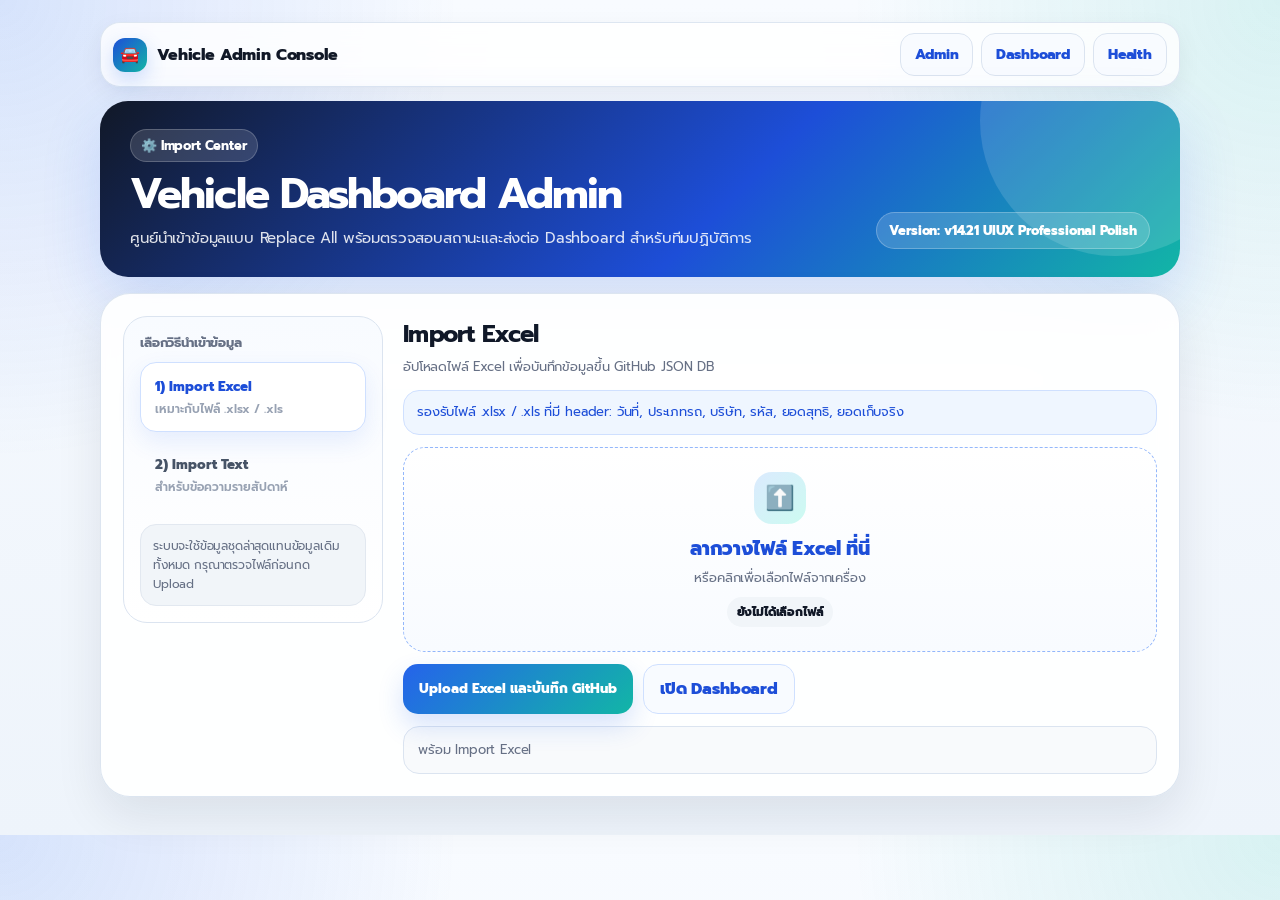
==== commit 9476c93f: "vehicle-dashboard-v14-21-uiux-professional-polish" ====
--- a/admin.html
+++ b/admin.html
@@ -3,487 +3,246 @@
 <head>
 <meta charset="UTF-8">
 <meta name="viewport" content="width=device-width, initial-scale=1.0">
-<title>Vehicle Admin Console</title>
+<title>Vehicle Dashboard Admin</title>
 <link href="https://fonts.googleapis.com/css2?family=Prompt:wght@300;400;500;600;700;800&display=swap" rel="stylesheet">
 <style>
 :root{
-  --bg:#f0f4fc;
-  --surface:#ffffff;
-  --surface-alt:#f7f9fe;
-  --text:#0d1526;
-  --text-2:#4b5675;
-  --text-3:#8e9ab3;
-  --primary:#2563eb;
-  --primary-light:#eff6ff;
-  --primary-border:#bfdbfe;
-  --cyan:#0891b2;
-  --line:#e2e8f5;
-  --shadow-sm:0 2px 8px rgba(15,23,60,.07);
-  --shadow:0 8px 28px rgba(15,23,60,.10);
-  --shadow-lg:0 20px 60px rgba(15,23,60,.14);
-  --radius-sm:12px;
-  --radius:16px;
-  --radius-lg:24px;
-  --radius-xl:32px;
-}
-*{box-sizing:border-box;margin:0;padding:0}
+  --bg:#eef4fb;--surface:#ffffff;--surface-2:#f8fafc;--text:#101828;--muted:#667085;
+  --primary:#1d4ed8;--primary-2:#2563eb;--cyan:#12b6a6;--line:#dbe4f0;
+  --shadow:0 18px 48px rgba(15,23,42,.09);--soft-shadow:0 8px 24px rgba(15,23,42,.06);
+  --radius:24px;
+}
+*{box-sizing:border-box}
 body{
-  font-family:Prompt,sans-serif;
-  color:var(--text);
-  background:var(--bg);
-  min-height:100vh;
-}
-body.dark{
-  --bg:#080e1c;
-  --surface:#0f1629;
-  --surface-alt:#141e35;
-  --text:#eef2fc;
-  --text-2:#8fa3c8;
-  --text-3:#4a5d82;
-  --primary:#3b82f6;
-  --primary-light:rgba(59,130,246,.12);
-  --primary-border:rgba(59,130,246,.3);
-  --line:rgba(255,255,255,.07);
-  --shadow-sm:0 2px 8px rgba(0,0,0,.3);
-  --shadow:0 8px 28px rgba(0,0,0,.36);
-  --shadow-lg:0 20px 60px rgba(0,0,0,.48);
-}
-a{color:inherit;text-decoration:none}
-button,input,textarea{font-family:Prompt,sans-serif}
-
-/* ── Topbar ── */
-.topbar{
-  position:sticky;top:0;z-index:100;
-  display:flex;align-items:center;gap:10px;
-  padding:10px 24px;
-  background:rgba(255,255,255,.86);
-  backdrop-filter:blur(20px);
-  border-bottom:1px solid var(--line);
-  box-shadow:var(--shadow-sm);
-}
-body.dark .topbar{background:rgba(8,14,28,.88)}
-.brand{display:flex;align-items:center;gap:10px;font-weight:800;font-size:15px;margin-right:auto}
-.brand-icon{
-  width:34px;height:34px;border-radius:var(--radius-sm);
-  background:linear-gradient(135deg,#2563eb,#0891b2);
-  display:grid;place-items:center;font-size:18px;
-  box-shadow:0 4px 12px rgba(37,99,235,.3);
-}
-.nav-link{
-  display:flex;align-items:center;gap:6px;
-  padding:8px 14px;border-radius:var(--radius-sm);
-  font-weight:600;font-size:13px;
-  color:var(--text-2);
-  transition:all .15s ease;
-  border:1px solid transparent;
-}
-.nav-link:hover{background:var(--surface);border-color:var(--line);color:var(--primary)}
-.nav-link.active{background:var(--primary-light);border-color:var(--primary-border);color:var(--primary)}
-
-/* ── Page wrap ── */
-.page{width:min(1060px,96vw);margin:0 auto;padding:28px 0 48px}
-
-/* ── Hero ── */
+  margin:0;font-family:Prompt,sans-serif;color:var(--text);letter-spacing:-.01em;
+  background:radial-gradient(circle at 0% 0%,rgba(37,99,235,.16),transparent 30%),
+             radial-gradient(circle at 100% 0%,rgba(20,184,166,.14),transparent 28%),
+             linear-gradient(180deg,#f8fbff 0%,var(--bg) 100%);
+}
+a{color:inherit}button,input,textarea{font-family:Prompt,sans-serif}
+.wrap{width:min(1080px,94vw);margin:0 auto;padding:22px 0 38px}
+.nav{
+  display:flex;align-items:center;gap:8px;margin-bottom:14px;padding:10px 12px;border-radius:20px;
+  background:rgba(255,255,255,.82);border:1px solid rgba(219,228,240,.92);box-shadow:var(--soft-shadow);backdrop-filter:blur(14px)
+}
+.nav-brand{margin-right:auto;display:flex;align-items:center;gap:10px;font-weight:800;color:#111827}
+.nav-brand .logo{width:34px;height:34px;border-radius:12px;display:grid;place-items:center;background:linear-gradient(135deg,#1d4ed8,#12b6a6);color:#fff;box-shadow:0 8px 20px rgba(37,99,235,.22)}
+.nav a{text-decoration:none;color:#1d4ed8;background:#f8fbff;border:1px solid var(--line);padding:10px 14px;border-radius:14px;font-weight:800;font-size:14px;transition:.18s}
+.nav a:hover{transform:translateY(-1px);background:#eff6ff}
 .hero{
-  background:linear-gradient(135deg,#0f1f4d 0%,#1e40af 55%,#0891b2 100%);
-  border-radius:var(--radius-xl);
-  padding:32px 36px;
-  color:#fff;
-  margin-bottom:24px;
-  position:relative;
-  overflow:hidden;
-  box-shadow:0 16px 48px rgba(37,99,235,.24);
-}
-.hero::before{
-  content:"";position:absolute;
-  right:-80px;top:-100px;
-  width:300px;height:300px;
-  border-radius:999px;
-  background:rgba(255,255,255,.08);
-}
-.hero::after{
-  content:"";position:absolute;
-  left:-60px;bottom:-80px;
-  width:220px;height:220px;
-  border-radius:999px;
-  background:rgba(8,145,178,.2);
-}
-.hero-inner{position:relative;z-index:1;display:flex;align-items:center;justify-content:space-between;gap:20px;flex-wrap:wrap}
-.hero-tag{
-  display:inline-flex;align-items:center;gap:6px;
-  padding:5px 10px;border-radius:999px;
-  background:rgba(255,255,255,.15);border:1px solid rgba(255,255,255,.22);
-  font-size:12px;font-weight:700;margin-bottom:12px;
-}
-.hero h1{font-size:clamp(26px,3.2vw,38px);font-weight:800;letter-spacing:-.04em;line-height:1.1}
-.hero p{margin-top:8px;color:rgba(255,255,255,.82);font-size:14px;line-height:1.6}
-.version-badge{
-  display:inline-flex;align-items:center;gap:6px;white-space:nowrap;
-  padding:8px 14px;border-radius:999px;
-  background:rgba(255,255,255,.13);border:1px solid rgba(255,255,255,.22);
-  font-size:12px;font-weight:700;
-}
-
-/* ── Main card ── */
-.main-card{
-  background:var(--surface);
-  border:1px solid var(--line);
-  border-radius:var(--radius-xl);
-  box-shadow:var(--shadow);
-  overflow:hidden;
-}
-.card-layout{display:grid;grid-template-columns:240px 1fr}
-
-/* ── Sidebar ── */
-.sidebar{
-  background:var(--surface-alt);
-  border-right:1px solid var(--line);
-  padding:20px 16px;
-}
-.sidebar-label{font-size:11px;font-weight:700;color:var(--text-3);text-transform:uppercase;letter-spacing:.06em;margin-bottom:12px;padding:0 4px}
-.tab-list{display:flex;flex-direction:column;gap:6px;margin-bottom:16px}
-.tab-btn{
-  display:flex;align-items:flex-start;gap:10px;
-  width:100%;padding:12px 14px;
-  border:1px solid transparent;
-  border-radius:var(--radius);
-  background:transparent;
-  color:var(--text-2);
-  text-align:left;cursor:pointer;
-  transition:all .18s ease;
-}
-.tab-btn-num{
-  width:22px;height:22px;flex-shrink:0;margin-top:1px;
-  border-radius:8px;background:var(--line);
-  display:grid;place-items:center;
-  font-size:11px;font-weight:800;color:var(--text-3);
-  transition:all .18s;
-}
-.tab-btn-text{font-weight:700;font-size:14px}
-.tab-btn-sub{font-size:11px;color:var(--text-3);margin-top:2px;font-weight:500}
-.tab-btn:hover{background:var(--surface);border-color:var(--line)}
-.tab-btn.active{background:var(--surface);border-color:var(--primary-border);color:var(--primary)}
-.tab-btn.active .tab-btn-num{background:var(--primary);color:#fff}
-.tab-btn.active .tab-btn-sub{color:var(--text-2)}
-
-.info-box{
-  border-radius:var(--radius);
-  background:var(--primary-light);
-  border:1px solid var(--primary-border);
-  padding:12px 14px;
-  font-size:12px;line-height:1.6;color:var(--text-2);
-}
-body.dark .info-box{background:rgba(59,130,246,.08);border-color:rgba(59,130,246,.2)}
-
-/* ── Workspace ── */
-.workspace{padding:28px 30px;min-width:0}
-.panel{display:none}
-.panel.active{display:block}
-.panel-header{margin-bottom:20px}
-.panel-header h2{font-size:22px;font-weight:800;letter-spacing:-.03em}
-.panel-header p{margin-top:6px;color:var(--text-2);font-size:13px;line-height:1.55}
-.alert{
-  padding:12px 16px;
-  border-radius:var(--radius);
-  font-size:13px;line-height:1.55;
-  margin-bottom:16px;
-  display:flex;align-items:flex-start;gap:10px;
-}
-.alert-icon{flex-shrink:0;width:18px;height:18px;border-radius:6px;display:grid;place-items:center;font-size:11px}
-.alert.info{background:var(--primary-light);border:1px solid var(--primary-border);color:var(--text)}
-.alert.info .alert-icon{background:var(--primary);color:#fff}
-.alert.warn{background:#fff7ed;border:1px solid #fed7aa;color:#7c2d12}
-body.dark .alert.warn{background:rgba(249,115,22,.1);border-color:rgba(249,115,22,.25);color:#fdba74}
-.alert.warn .alert-icon{background:#f97316;color:#fff}
-
-/* ── Drop zone ── */
+  position:relative;overflow:hidden;margin-bottom:16px;border-radius:28px;padding:28px 30px;
+  color:#fff;background:linear-gradient(135deg,#111827 0%,#1d4ed8 58%,#12b6a6 100%);box-shadow:0 22px 58px rgba(37,99,235,.18)
+}
+.hero:before{content:"";position:absolute;right:-70px;top:-115px;width:270px;height:270px;border-radius:999px;background:rgba(255,255,255,.13)}
+.hero-grid{position:relative;z-index:1;display:grid;grid-template-columns:minmax(0,1fr) auto;gap:16px;align-items:end}
+.eyebrow{display:inline-flex;gap:8px;align-items:center;margin-bottom:10px;padding:6px 10px;border-radius:999px;background:rgba(255,255,255,.14);border:1px solid rgba(255,255,255,.2);font-size:13px;font-weight:700}
+.hero h1{margin:0;font-size:clamp(30px,3.6vw,42px);line-height:1.08;letter-spacing:-.045em}
+.hero p{margin:10px 0 0;color:rgba(255,255,255,.86);font-size:15px;max-width:720px}
+.version{display:inline-flex;white-space:nowrap;align-items:center;padding:8px 12px;border-radius:999px;background:rgba(255,255,255,.16);border:1px solid rgba(255,255,255,.24);font-weight:800;font-size:13px}
+.card{
+  background:rgba(255,255,255,.92);border:1px solid rgba(219,228,240,.95);border-radius:30px;padding:22px;box-shadow:var(--shadow);backdrop-filter:blur(14px)
+}
+.admin-layout{display:grid;grid-template-columns:260px minmax(0,1fr);gap:20px;align-items:start}
+.side-panel{background:linear-gradient(180deg,#f8fbff,#fff);border:1px solid var(--line);border-radius:24px;padding:16px;position:sticky;top:86px}
+.side-title{font-size:13px;color:var(--muted);font-weight:700;margin-bottom:10px}
+.tabs{display:grid;gap:8px;margin:0}
+.tab-btn{width:100%;border:1px solid transparent;background:transparent;color:#475467;border-radius:16px;padding:13px 14px;text-align:left;font-weight:800;cursor:pointer;transition:.18s}
+.tab-btn span{display:block;font-size:12px;font-weight:600;color:#98a2b3;margin-top:3px}
+.tab-btn.active{background:#ffffff;color:#1d4ed8;border-color:#cfe0ff;box-shadow:0 10px 24px rgba(37,99,235,.10)}
+.side-note{margin-top:14px;padding:12px;border-radius:16px;background:#f1f5f9;color:#667085;font-size:12px;line-height:1.55;border:1px solid #e2e8f0}
+.workspace{min-width:0}
+.tab-panel{display:none}
+.tab-panel.active{display:block}
+.panel-head{display:flex;align-items:flex-start;justify-content:space-between;gap:12px;margin-bottom:14px}
+h2{margin:0;font-size:24px;letter-spacing:-.03em}
+.panel-sub{margin:5px 0 0;color:var(--muted);font-size:13px}
+.hint{padding:11px 13px;background:#eff6ff;color:#1d4ed8;border:1px solid #cfe0ff;border-radius:16px;margin:0 0 12px;font-size:13px;line-height:1.55}
+.hint.danger{background:#fff7ed;color:#9a3412;border-color:#fed7aa}
 .dropzone{
-  border:2px dashed var(--primary-border);
-  background:linear-gradient(180deg,var(--surface),var(--surface-alt));
-  border-radius:var(--radius-lg);
-  padding:32px 24px;
-  text-align:center;
-  cursor:pointer;
-  transition:all .2s ease;
-  margin-bottom:16px;
-  position:relative;
-}
-.dropzone:hover,.dropzone.dragover{
-  border-color:var(--primary);
-  background:var(--primary-light);
-  transform:translateY(-1px);
-}
-.drop-icon-wrap{
-  width:54px;height:54px;
-  border-radius:var(--radius-lg);
-  background:var(--primary-light);
-  border:1px solid var(--primary-border);
-  display:grid;place-items:center;
-  font-size:22px;margin:0 auto 12px;
-}
-.drop-title{font-size:18px;font-weight:800;color:var(--primary)}
-.drop-sub{color:var(--text-3);font-size:13px;margin-top:4px}
-.file-pill{
-  display:inline-flex;align-items:center;gap:6px;
-  margin-top:10px;padding:6px 12px;
-  border-radius:999px;
-  background:var(--primary-light);border:1px solid var(--primary-border);
-  font-size:12px;font-weight:700;color:var(--primary);
-}
+  border:1.6px dashed #93b7fb;background:linear-gradient(180deg,#ffffff,#f8fbff);border-radius:22px;padding:24px;text-align:center;
+  transition:.18s;cursor:pointer;margin:12px 0;box-shadow:inset 0 1px 0 rgba(255,255,255,.8)
+}
+.dropzone:hover,.dropzone.dragover{border-color:#2563eb;background:#eff6ff;transform:translateY(-1px)}
+.drop-icon{width:52px;height:52px;border-radius:18px;margin:0 auto 10px;display:grid;place-items:center;background:linear-gradient(135deg,#dbeafe,#ccfbf1);font-size:24px}
+.drop-title{font-size:19px;font-weight:800;color:#1d4ed8}
+.drop-sub{color:#667085;margin-top:5px;font-size:13px}
+.file-name{display:inline-flex;margin-top:10px;padding:6px 10px;border-radius:999px;background:#f1f5f9;color:#111827;font-weight:800;font-size:12px}
 input[type=file]{display:none}
-textarea{
-  width:100%;height:280px;
-  border:1px solid var(--line);border-radius:var(--radius);
-  padding:14px 16px;
-  font-size:14px;line-height:1.65;
-  background:var(--surface);color:var(--text);
-  resize:vertical;outline:none;
-  transition:border-color .15s;
-}
-textarea:focus{border-color:var(--primary);box-shadow:0 0 0 3px rgba(37,99,235,.08)}
-
-/* ── Buttons ── */
-.btn-row{display:flex;flex-wrap:wrap;gap:10px;margin-top:14px}
-.btn{
-  display:inline-flex;align-items:center;justify-content:center;gap:8px;
-  padding:11px 18px;border-radius:var(--radius);
-  font-size:14px;font-weight:700;cursor:pointer;border:0;
-  transition:all .18s ease;
-}
-.btn-primary{
-  background:linear-gradient(135deg,#2563eb,#0891b2);color:#fff;
-  box-shadow:0 8px 20px rgba(37,99,235,.22);
-}
-.btn-primary:hover{transform:translateY(-1px);box-shadow:0 12px 28px rgba(37,99,235,.3)}
-.btn-primary:disabled{opacity:.5;cursor:not-allowed;transform:none}
-.btn-ghost{
-  background:var(--surface);color:var(--primary);
-  border:1px solid var(--primary-border);
-}
-.btn-ghost:hover{background:var(--primary-light)}
-
-/* ── Status box ── */
-.status-box{
-  margin-top:14px;
-  padding:14px 16px;
-  border-radius:var(--radius);
-  background:var(--surface-alt);
-  border:1px solid var(--line);
-  font-size:13px;line-height:1.65;color:var(--text-2);
-  min-height:50px;
-  white-space:pre-wrap;
-}
-.status-box.loading{
-  color:var(--primary);font-weight:700;
-  display:flex;align-items:center;gap:10px;
-}
-.spinner{
-  width:16px;height:16px;flex-shrink:0;
-  border-radius:999px;
-  border:2.5px solid var(--primary-border);
-  border-top-color:var(--primary);
-  animation:spin .7s linear infinite;
-}
+textarea{width:100%;height:300px;border:1px solid var(--line);border-radius:20px;padding:14px;font-size:14px;line-height:1.65;background:#fff;color:#111827;box-shadow:inset 0 1px 2px rgba(15,23,42,.04);resize:vertical}
+.row{display:flex;flex-wrap:wrap;gap:10px;margin-top:12px}
+.btn{border:0;border-radius:15px;padding:12px 16px;font-weight:800;cursor:pointer;color:#fff;background:linear-gradient(135deg,#2563eb,#12b6a6);box-shadow:0 12px 26px rgba(37,99,235,.18);transition:.18s;text-decoration:none;display:inline-flex;align-items:center;justify-content:center;gap:8px}
+.btn:hover{transform:translateY(-1px)}.btn:disabled{opacity:.65;cursor:not-allowed;transform:none}
+.btn2{background:#f8fbff;color:#1d4ed8;border:1px solid #cfe0ff;box-shadow:none}
+.status{margin-top:12px;color:var(--muted);white-space:pre-wrap;background:#f8fafc;border:1px solid var(--line);padding:13px 14px;border-radius:16px;font-size:13px;min-height:48px}
+.status.loading{color:#1d4ed8;font-weight:800}
+.status.loading:before{content:"";display:inline-block;width:15px;height:15px;margin-right:8px;border-radius:999px;border:3px solid #dbeafe;border-top-color:#2563eb;vertical-align:-3px;animation:spin .8s linear infinite}
 @keyframes spin{to{transform:rotate(360deg)}}
-
-/* ── Responsive ── */
-@media(max-width:780px){
-  .topbar{padding:10px 16px}
-  .page{width:100%;padding:16px 0 40px}
-  .hero{padding:24px 20px;border-radius:var(--radius-lg);margin:0 12px 20px}
-  .hero-inner{flex-direction:column;align-items:flex-start}
-  .main-card{margin:0 12px;border-radius:var(--radius-lg)}
-  .card-layout{grid-template-columns:1fr}
-  .sidebar{border-right:0;border-bottom:1px solid var(--line);padding:16px}
-  .tab-list{display:grid;grid-template-columns:1fr 1fr;gap:8px}
-  .tab-btn-sub{display:none}
-  .sidebar-label{display:none}
-  .workspace{padding:20px 16px}
-}
+@media(max-width:860px){
+  .wrap{width:100%;padding:12px}
+  .nav{position:relative;display:grid;grid-template-columns:1fr 1fr 1fr;gap:8px}
+  .nav-brand{grid-column:1/-1}
+  .nav a{text-align:center}
+  .hero{padding:24px 20px;border-radius:24px}
+  .hero-grid{grid-template-columns:1fr}
+  .version{width:max-content}
+  .card{padding:16px;border-radius:24px}
+  .admin-layout{grid-template-columns:1fr}
+  .side-panel{position:relative;top:0;padding:10px;border-radius:20px}
+  .tabs{grid-template-columns:1fr 1fr}
+  .tab-btn{text-align:center;padding:11px 10px}
+  .tab-btn span,.side-note,.side-title{display:none}
+  .panel-head{display:block}
+  .dropzone{padding:22px 12px}
+  .row{display:grid}
+  .btn{width:100%}
+}
+@media(max-width:520px){.tabs{grid-template-columns:1fr}.hero h1{font-size:28px}}
 </style>
 </head>
 <body>
-
-<header class="topbar">
-  <div class="brand">
-    <div class="brand-icon">🚘</div>
-    <span>Vehicle Admin</span>
-  </div>
-  <a href="/admin" class="nav-link active">⚙️ Admin</a>
-  <a href="/dashboard" target="_blank" class="nav-link">📊 Dashboard</a>
-  <a href="/executive" target="_blank" class="nav-link">📈 Executive</a>
-  <a href="/api/health" target="_blank" class="nav-link">💚 Health</a>
-</header>
-
-<div class="page">
-  <!-- Hero -->
+<div class="wrap">
+  <nav class="nav">
+    <div class="nav-brand"><div class="logo">🚘</div><span>Vehicle Admin Console</span></div>
+    <a href="/admin">Admin</a><a href="/dashboard" target="_blank">Dashboard</a><a href="/api/health" target="_blank">Health</a>
+  </nav>
   <section class="hero">
-    <div class="hero-inner">
+    <div class="hero-grid">
       <div>
-        <div class="hero-tag">⚙️ Import Center</div>
+        <div class="eyebrow">⚙️ Import Center</div>
         <h1>Vehicle Dashboard Admin</h1>
-        <p>ศูนย์นำเข้าข้อมูล Replace All พร้อมตรวจสอบสถานะ<br>และส่งต่อ Dashboard สำหรับทีมปฏิบัติการ</p>
+        <p>ศูนย์นำเข้าข้อมูลแบบ Replace All พร้อมตรวจสอบสถานะและส่งต่อ Dashboard สำหรับทีมปฏิบัติการ</p>
       </div>
-      <div class="version-badge">📦 v14.20 Search Space Normalize Fix</div>
+      <div class="version">Version: v14.21 UIUX Professional Polish</div>
     </div>
   </section>
-
-  <!-- Main Card -->
-  <div class="main-card">
-    <div class="card-layout">
-
-      <!-- Sidebar -->
-      <aside class="sidebar">
-        <div class="sidebar-label">เลือกวิธีนำเข้าข้อมูล</div>
-        <div class="tab-list">
-          <button class="tab-btn active" data-tab="excelPanel" type="button">
-            <div class="tab-btn-num">1</div>
-            <div>
-              <div class="tab-btn-text">Import Excel</div>
-              <div class="tab-btn-sub">ไฟล์ .xlsx / .xls</div>
-            </div>
-          </button>
-          <button class="tab-btn" data-tab="textPanel" type="button">
-            <div class="tab-btn-num">2</div>
-            <div>
-              <div class="tab-btn-text">Import Text</div>
-              <div class="tab-btn-sub">ข้อความรายสัปดาห์</div>
-            </div>
-          </button>
+  <main class="card">
+    <div class="admin-layout">
+      <aside class="side-panel">
+        <div class="side-title">เลือกวิธีนำเข้าข้อมูล</div>
+        <div class="tabs">
+          <button class="tab-btn active" data-tab="excelPanel" type="button">1) Import Excel<span>เหมาะกับไฟล์ .xlsx / .xls</span></button>
+          <button class="tab-btn" data-tab="textPanel" type="button">2) Import Text<span>สำหรับข้อความรายสัปดาห์</span></button>
         </div>
-        <div class="info-box">
-          ⚠️ ระบบจะแทนที่ข้อมูลเดิม<strong>ทั้งหมด</strong> กรุณาตรวจสอบไฟล์ก่อนกด Upload
-        </div>
+        <div class="side-note">ระบบจะใช้ข้อมูลชุดล่าสุดแทนข้อมูลเดิมทั้งหมด กรุณาตรวจไฟล์ก่อนกด Upload</div>
       </aside>
-
-      <!-- Workspace -->
       <section class="workspace">
-
-        <!-- Excel Panel -->
-        <section class="panel active" id="excelPanel">
-          <div class="panel-header">
-            <h2>Import Excel</h2>
-            <p>อัปโหลดไฟล์ Excel เพื่อบันทึกข้อมูลขึ้น GitHub JSON Database</p>
-          </div>
-          <div class="alert info">
-            <div class="alert-icon">ℹ</div>
-            <span>รองรับ .xlsx / .xls ที่มี header: <strong>วันที่, ประเภทรถ, บริษัท, รหัส, ยอดสุทธิ, ยอดเก็บจริง</strong></span>
-          </div>
+        <section class="tab-panel active" id="excelPanel">
+          <div class="panel-head"><div><h2>Import Excel</h2><p class="panel-sub">อัปโหลดไฟล์ Excel เพื่อบันทึกข้อมูลขึ้น GitHub JSON DB</p></div></div>
+          <div class="hint">รองรับไฟล์ .xlsx / .xls ที่มี header: วันที่, ประเภทรถ, บริษัท, รหัส, ยอดสุทธิ, ยอดเก็บจริง</div>
           <input type="file" id="excelFile" accept=".xlsx,.xls">
-          <div class="dropzone" id="excelDrop">
-            <div class="drop-icon-wrap">⬆️</div>
-            <div class="drop-title">ลากวางไฟล์ Excel ที่นี่</div>
-            <div class="drop-sub">หรือคลิกเพื่อเลือกไฟล์จากเครื่อง</div>
-            <div class="file-pill" id="excelName">ยังไม่ได้เลือกไฟล์</div>
-          </div>
-          <div class="btn-row">
-            <button class="btn btn-primary" id="excelBtn" type="button">⬆️ Upload Excel &amp; บันทึก GitHub</button>
-            <a class="btn btn-ghost" href="/dashboard" target="_blank">📊 เปิด Dashboard</a>
-          </div>
-          <div class="status-box" id="excelStatus">พร้อม Import Excel</div>
+          <div class="dropzone" id="excelDrop"><div class="drop-icon">⬆️</div><div class="drop-title">ลากวางไฟล์ Excel ที่นี่</div><div class="drop-sub">หรือคลิกเพื่อเลือกไฟล์จากเครื่อง</div><div class="file-name" id="excelName">ยังไม่ได้เลือกไฟล์</div></div>
+          <div class="row"><button class="btn" id="excelBtn" type="button">Upload Excel และบันทึก GitHub</button><a class="btn btn2" href="/dashboard" target="_blank">เปิด Dashboard</a></div>
+          <div class="status" id="excelStatus">พร้อม Import Excel</div>
         </section>
-
-        <!-- Text Panel -->
-        <section class="panel" id="textPanel">
-          <div class="panel-header">
-            <h2>Import Text</h2>
-            <p>นำเข้าข้อความรายสัปดาห์หรือไฟล์ .txt สำหรับ update ข้อมูล</p>
-          </div>
-          <div class="alert warn">
-            <div class="alert-icon">⚠</div>
-            <span>Text Import ใช้ flow เดิมจาก v6.2 และ<strong>ไม่ต้องกรอก Admin Token</strong></span>
-          </div>
+        <section class="tab-panel" id="textPanel">
+          <div class="panel-head"><div><h2>Import Text</h2><p class="panel-sub">นำเข้าข้อความรายสัปดาห์หรือไฟล์ .txt</p></div></div>
+          <div class="hint danger">Text Import ใช้ flow เดิมจาก v6.2 และไม่ต้องกรอก Admin Token</div>
           <input type="file" id="textFile" accept=".txt,text/plain">
-          <div class="dropzone" id="textDrop">
-            <div class="drop-icon-wrap">📄</div>
-            <div class="drop-title">ลากวางไฟล์ Text ที่นี่</div>
-            <div class="drop-sub">หรือคลิกเพื่อเลือกไฟล์ .txt / วางข้อความด้านล่าง</div>
-            <div class="file-pill" id="textName">ยังไม่ได้เลือกไฟล์</div>
-          </div>
-          <textarea id="raw_text" placeholder="วางข้อมูลรายสัปดาห์หลายชุดต่อกันได้ที่นี่..."></textarea>
-          <div class="btn-row">
-            <button class="btn btn-primary" id="textBtn" type="button">📥 Import Text &amp; บันทึก GitHub</button>
-            <a class="btn btn-ghost" href="/dashboard" target="_blank">📊 เปิด Dashboard</a>
-          </div>
-          <div class="status-box" id="textStatus">พร้อม Import Text</div>
+          <div class="dropzone" id="textDrop"><div class="drop-icon">📄</div><div class="drop-title">ลากวางไฟล์ Text ที่นี่</div><div class="drop-sub">หรือคลิกเพื่อเลือกไฟล์ .txt จากเครื่อง / หรือวางข้อความด้านล่าง</div><div class="file-name" id="textName">ยังไม่ได้เลือกไฟล์</div></div>
+          <textarea id="raw_text" placeholder="วางข้อมูลรายสัปดาห์หลายชุดต่อกันได้ตรงนี้..."></textarea>
+          <div class="row"><button class="btn" id="textBtn" type="button">Import Text และบันทึก GitHub</button><a class="btn btn2" href="/dashboard" target="_blank">เปิด Dashboard</a></div>
+          <div class="status" id="textStatus">พร้อม Import Text</div>
         </section>
-
       </section>
     </div>
-  </div>
+  </main>
 </div>
-
 <script>
-const $=id=>document.getElementById(id);
-const pretty=d=>JSON.stringify(d,null,2);
-
-function setStatus(el,msg,loading=false){
-  el.className='status-box'+(loading?' loading':'');
-  el.innerHTML=loading?`<div class="spinner"></div><span>${msg}</span>`:msg;
-}
-
-document.querySelectorAll('.tab-btn').forEach(btn=>{
-  btn.addEventListener('click',()=>{
-    document.querySelectorAll('.tab-btn').forEach(b=>b.classList.remove('active'));
-    document.querySelectorAll('.panel').forEach(p=>p.classList.remove('active'));
+
+const $ = (id) => document.getElementById(id);
+const excelFile = $('excelFile');
+const textFile = $('textFile');
+const rawText = $('raw_text');
+const excelStatus = $('excelStatus');
+const textStatus = $('textStatus');
+const pretty = (d) => JSON.stringify(d, null, 2);
+
+function setStatus(el, message, loading=false){
+  el.classList.toggle('loading', loading);
+  el.textContent = message;
+}
+
+document.querySelectorAll('.tab-btn').forEach((btn) => {
+  btn.addEventListener('click', () => {
+    document.querySelectorAll('.tab-btn').forEach((b) => b.classList.remove('active'));
+    document.querySelectorAll('.tab-panel').forEach((p) => p.classList.remove('active'));
     btn.classList.add('active');
     $(btn.dataset.tab).classList.add('active');
   });
 });
 
-function bindDrop(zoneId,input,after){
-  const zone=$(zoneId);
-  zone.addEventListener('click',()=>input.click());
-  ['dragenter','dragover'].forEach(ev=>zone.addEventListener(ev,e=>{e.preventDefault();zone.classList.add('dragover')}));
-  ['dragleave','drop'].forEach(ev=>zone.addEventListener(ev,e=>{e.preventDefault();zone.classList.remove('dragover')}));
-  zone.addEventListener('drop',e=>{
-    const f=e.dataTransfer.files&&e.dataTransfer.files[0];
-    if(!f)return;const dt=new DataTransfer();dt.items.add(f);input.files=dt.files;after(f);
+function bindDrop(zoneId, input, after){
+  const zone = $(zoneId);
+  zone.addEventListener('click', () => input.click());
+  ['dragenter','dragover'].forEach((ev) => zone.addEventListener(ev, (e) => {
+    e.preventDefault();
+    zone.classList.add('dragover');
+  }));
+  ['dragleave','drop'].forEach((ev) => zone.addEventListener(ev, (e) => {
+    e.preventDefault();
+    zone.classList.remove('dragover');
+  }));
+  zone.addEventListener('drop', (e) => {
+    const f = e.dataTransfer.files && e.dataTransfer.files[0];
+    if(!f) return;
+    const dt = new DataTransfer();
+    dt.items.add(f);
+    input.files = dt.files;
+    after(f);
   });
-  input.addEventListener('change',()=>{const f=input.files&&input.files[0];if(f)after(f);});
-}
-
-bindDrop('excelDrop',$('excelFile'),f=>{$('excelName').textContent=f.name});
-bindDrop('textDrop',$('textFile'),async f=>{
-  $('textName').textContent=f.name;
-  $('raw_text').value=await f.text();
-});
-
-$('excelBtn').addEventListener('click',async()=>{
-  const file=$('excelFile').files&&$('excelFile').files[0];
-  if(!file){setStatus($('excelStatus'),'กรุณาเลือกไฟล์ Excel ก่อน');return;}
-  const fd=new FormData();fd.append('file',file);
-  $('excelBtn').disabled=true;
-  setStatus($('excelStatus'),'กำลังอัปโหลด Excel → /api/import/excel ...',true);
+  input.addEventListener('change', () => {
+    const f = input.files && input.files[0];
+    if(f) after(f);
+  });
+}
+
+bindDrop('excelDrop', excelFile, (f) => { $('excelName').textContent = f.name; });
+bindDrop('textDrop', textFile, async (f) => {
+  $('textName').textContent = f.name;
+  rawText.value = await f.text();
+});
+
+$('excelBtn').addEventListener('click', async () => {
+  const file = excelFile.files && excelFile.files[0];
+  if(!file){ setStatus(excelStatus, 'กรุณาเลือกไฟล์ Excel ก่อน'); return; }
+  const fd = new FormData();
+  fd.append('file', file);
+  $('excelBtn').disabled = true;
+  setStatus(excelStatus, 'กำลังอัปโหลด Excel → /api/import/excel ...', true);
   try{
-    const res=await fetch('/api/import/excel',{method:'POST',body:fd});
-    const data=await res.json();
-    if(!res.ok){setStatus($('excelStatus'),data.detail||pretty(data));return;}
-    setStatus($('excelStatus'),'✅ Import Excel สำเร็จ\n'+pretty(data));
+    const res = await fetch('/api/import/excel', { method:'POST', body: fd });
+    const data = await res.json();
+    if(!res.ok){ setStatus(excelStatus, data.detail || pretty(data)); return; }
+    setStatus(excelStatus, 'Import Excel สำเร็จ\n' + pretty(data));
   }catch(err){
-    setStatus($('excelStatus'),'❌ Import Excel ล้มเหลว: '+err.message);
+    setStatus(excelStatus, 'Import Excel ล้มเหลว: ' + err.message);
   }finally{
-    $('excelBtn').disabled=false;
+    $('excelBtn').disabled = false;
+    excelStatus.classList.remove('loading');
   }
 });
 
-$('textBtn').addEventListener('click',async()=>{
-  const txt=$('raw_text').value.trim();
-  if(!txt){setStatus($('textStatus'),'กรุณาวางข้อความ หรือเลือกไฟล์ .txt ก่อน');return;}
-  const fd=new FormData();fd.append('raw_text',txt);
-  $('textBtn').disabled=true;
-  setStatus($('textStatus'),'กำลัง Import Text → /api/import/text ...',true);
+$('textBtn').addEventListener('click', async () => {
+  const txt = rawText.value.trim();
+  if(!txt){ setStatus(textStatus, 'กรุณาวางข้อความ หรือเลือกไฟล์ .txt ก่อน'); return; }
+  const fd = new FormData();
+  fd.append('raw_text', txt);
+  $('textBtn').disabled = true;
+  setStatus(textStatus, 'กำลัง Import Text → /api/import/text ...', true);
   try{
-    const res=await fetch('/api/import/text',{method:'POST',body:fd});
-    const data=await res.json();
-    if(!res.ok){setStatus($('textStatus'),data.detail||pretty(data));return;}
-    setStatus($('textStatus'),'✅ Import Text สำเร็จ\n'+pretty(data));
+    const res = await fetch('/api/import/text', { method:'POST', body: fd });
+    const data = await res.json();
+    if(!res.ok){ setStatus(textStatus, data.detail || pretty(data)); return; }
+    setStatus(textStatus, 'Import Text สำเร็จ\n' + pretty(data));
   }catch(err){
-    setStatus($('textStatus'),'❌ Import Text ล้มเหลว: '+err.message);
+    setStatus(textStatus, 'Import Text ล้มเหลว: ' + err.message);
   }finally{
-    $('textBtn').disabled=false;
+    $('textBtn').disabled = false;
+    textStatus.classList.remove('loading');
   }
 });
+
+
 </script>
 </body>
 </html>
